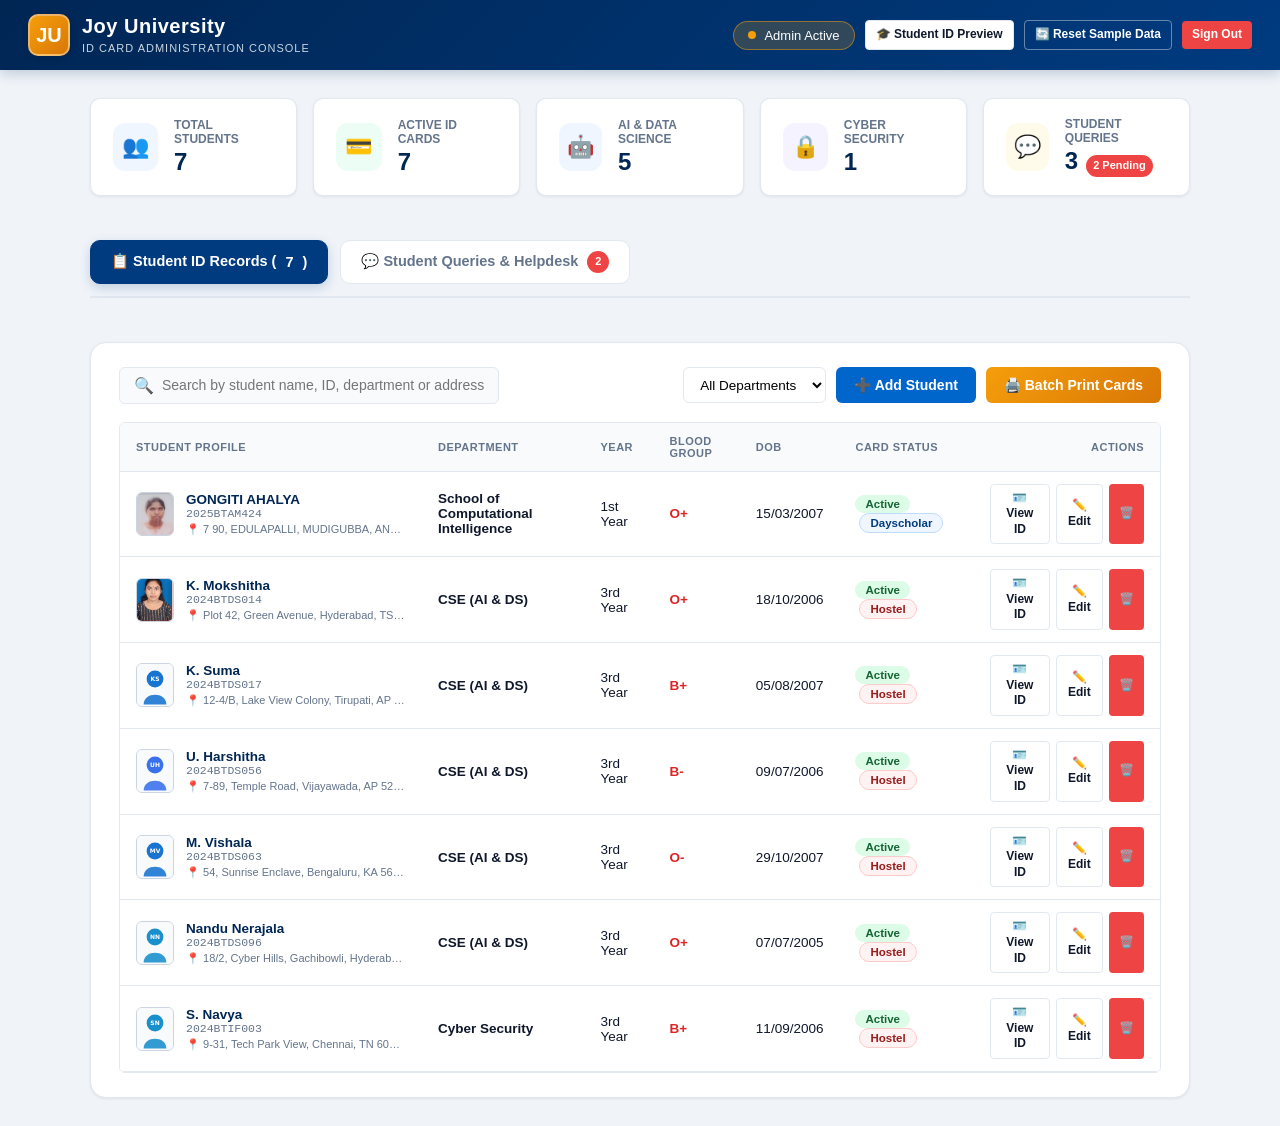
==== admin.html @ c5045cea "Add files via upload" ====
<!DOCTYPE html>
<html lang="en">
<head>
    <meta charset="UTF-8">
    <meta name="viewport" content="width=device-width, initial-scale=1.0">
    <title>Joy University - Admin ID Card Management</title>
    <link rel="stylesheet" href="style.css">
</head>
<body>

<header class="app-header">
    <a href="admin.html" class="brand-section">
        <div class="brand-logo" style="background: linear-gradient(135deg, #f59e0b 0%, #d97706 100%); color: #ffffff;">JU</div>
        <div class="brand-text">
            <h1>Joy University</h1>
            <span>ID Card Administration Console</span>
        </div>
    </a>

    <div class="header-actions">
        <div class="user-badge" style="background: rgba(245, 158, 11, 0.2); border-color: rgba(245, 158, 11, 0.5);">
            <span class="status-dot" style="background: #f59e0b;"></span>
            <span>Admin Active</span>
        </div>
        <a href="index.html" class="btn btn-secondary btn-icon">
            🎓 Student ID Preview
        </a>
        <button class="btn btn-outline-white btn-icon" onclick="resetDefaults()">
            🔄 Reset Sample Data
        </button>
        <button class="btn btn-danger btn-icon" onclick="Auth.logout()">
            Sign Out
        </button>
    </div>
</header>

<main class="main-content">

    <!-- KPI STATS OVERVIEW -->
    <div class="stats-grid" style="grid-template-columns: repeat(auto-fit, minmax(180px, 1fr));">
        <div class="stat-card">
            <div class="stat-icon">👥</div>
            <div class="stat-info">
                <h4>Total Students</h4>
                <p id="statTotalStudents">0</p>
            </div>
        </div>
        <div class="stat-card">
            <div class="stat-icon" style="color: #10b981; background: #ecfdf5;">💳</div>
            <div class="stat-info">
                <h4>Active ID Cards</h4>
                <p id="statActiveCards">0</p>
            </div>
        </div>
        <div class="stat-card">
            <div class="stat-icon" style="color: #3b82f6; background: #eff6ff;">🤖</div>
            <div class="stat-info">
                <h4>AI & Data Science</h4>
                <p id="statAiDs">0</p>
            </div>
        </div>
        <div class="stat-card">
            <div class="stat-icon" style="color: #8b5cf6; background: #f5f3ff;">🔒</div>
            <div class="stat-info">
                <h4>Cyber Security</h4>
                <p id="statCyber">0</p>
            </div>
        </div>
        <div class="stat-card" style="cursor: pointer;" onclick="switchAdminTab('queries')" title="Click to view student helpdesk queries">
            <div class="stat-icon" style="color: #d97706; background: #fffbeb;">💬</div>
            <div class="stat-info">
                <h4>Student Queries</h4>
                <div style="display: flex; align-items: baseline; gap: 8px;">
                    <p id="statTotalQueries">0</p>
                    <span id="statPendingBadge" class="badge-pending-count" style="font-size: 11px;">0</span>
                </div>
            </div>
        </div>
    </div>

    <!-- ADMIN WORKSPACE TABS -->
    <div class="admin-tab-nav">
        <button class="admin-tab-btn active" id="tabBtnStudents" onclick="switchAdminTab('students')">
            📋 Student ID Records (<span id="tabCountStudents">0</span>)
        </button>
        <button class="admin-tab-btn" id="tabBtnQueries" onclick="switchAdminTab('queries')">
            💬 Student Queries & Helpdesk
            <span class="badge-pending-count" id="pendingQueriesBadge">0</span>
        </button>
    </div>

    <!-- TAB 1: STUDENT DIRECTORY MANAGEMENT PANEL -->
    <div class="card-panel" id="panelStudents">
        <div class="table-filter-bar">
            <!-- Search Input -->
            <div class="search-input-group">
                <span>🔍</span>
                <input
                    type="text"
                    id="searchInput"
                    placeholder="Search by student name, ID, department or address..."
                    oninput="handleSearchFilter()"
                >
            </div>

            <!-- Filters & Action Buttons -->
            <div class="filter-selects">
                <select id="departmentFilter" onchange="handleSearchFilter()">
                    <option value="">All Departments</option>
                    <option value="CSE (AI & DS)">CSE (AI & DS)</option>
                    <option value="Cyber Security">Cyber Security</option>
                </select>

                <button class="btn btn-primary" onclick="openAddStudentModal()">
                    ➕ Add Student
                </button>

                <button class="btn btn-gold" onclick="openBatchPrintModal()">
                    🖨️ Batch Print Cards
                </button>
            </div>
        </div>

        <!-- Student Records Table -->
        <div class="data-table-wrapper">
            <table class="data-table">
                <thead>
                    <tr>
                        <th>Student Profile</th>
                        <th>Department</th>
                        <th>Year</th>
                        <th>Blood Group</th>
                        <th>DOB</th>
                        <th>Card Status</th>
                        <th style="text-align: right;">Actions</th>
                    </tr>
                </thead>
                <tbody id="studentTableBody">
                    <!-- Populated via JavaScript -->
                </tbody>
            </table>
        </div>
    </div>

    <!-- TAB 2: STUDENT QUERIES & HELPDESK MANAGEMENT PANEL -->
    <div class="card-panel" id="panelQueries" style="display: none;">
        <div style="display: flex; justify-content: space-between; align-items: center; margin-bottom: 18px; border-bottom: 1px solid var(--border); padding-bottom: 12px; flex-wrap: wrap; gap: 10px;">
            <div>
                <h3 style="color: var(--primary); font-size: 18px; font-weight: 700; display: flex; align-items: center; gap: 8px;">
                    💬 Student Queries & ID Issue Resolutions
                </h3>
                <p style="font-size: 13px; color: var(--text-muted); margin-top: 2px;">
                    Review requests from students regarding address changes, details correction, or ID issues. Directly edit records and send solutions.
                </p>
            </div>
        </div>

        <!-- Query Filter Bar -->
        <div class="table-filter-bar">
            <div class="search-input-group">
                <span>🔍</span>
                <input
                    type="text"
                    id="searchQueryInput"
                    placeholder="Search query ID, student name, roll number, issue details..."
                    oninput="handleQueryFilter()"
                >
            </div>

            <div class="filter-selects">
                <select id="queryStatusFilter" onchange="handleQueryFilter()">
                    <option value="">All Statuses</option>
                    <option value="Pending">🟡 Pending Only</option>
                    <option value="Resolved">🟢 Resolved Only</option>
                </select>

                <select id="queryCategoryFilter" onchange="handleQueryFilter()">
                    <option value="">All Categories</option>
                    <option value="Address Correction">Address Correction</option>
                    <option value="Residence Category & Color Theme">Residence Category & Color Theme</option>
                    <option value="Blood Group Correction">Blood Group Correction</option>
                    <option value="Name / Details Correction">Name / Details Correction</option>
                </select>
            </div>
        </div>

        <!-- Queries List Container -->
        <div id="queriesListContainer" class="queries-container">
            <!-- Populated via JavaScript -->
        </div>
    </div>

</main>

<!-- =======================================================
     MODAL: ADD / EDIT STUDENT
     ======================================================= -->
<div class="modal-overlay" id="studentModal">
    <div class="modal-box">
        <div class="modal-header">
            <h3 id="modalTitle">Enroll New Student</h3>
            <button class="modal-close" onclick="closeStudentModal()">&times;</button>
        </div>

        <form id="studentForm" onsubmit="handleSaveStudent(event)">
            <div class="modal-body">
                <input type="hidden" id="editOriginalId" value="">

                <div class="form-group">
                    <label for="formName">Full Name *</label>
                    <input type="text" id="formName" class="form-control" placeholder="e.g. K. Mokshitha" required>
                </div>

                <div style="display: grid; grid-template-columns: 1fr 1fr; gap: 14px;">
                    <div class="form-group">
                        <label for="formId">Student ID Number *</label>
                        <input type="text" id="formId" class="form-control" placeholder="e.g. 2024BTDS099" required>
                    </div>

                    <div class="form-group">
                        <label for="formDob">Date of Birth *</label>
                        <input type="text" id="formDob" class="form-control" placeholder="DD/MM/YYYY" required>
                    </div>
                </div>

                <div style="display: grid; grid-template-columns: 1fr 1fr; gap: 14px;">
                    <div class="form-group">
                        <label for="formDept">Department *</label>
                        <select id="formDept" class="form-control" required>
                            <option value="CSE (AI & DS)">CSE (AI & DS)</option>
                            <option value="Cyber Security">Cyber Security</option>
                            <option value="Computer Science & Eng.">Computer Science & Eng.</option>
                            <option value="Data Science & Big Data">Data Science & Big Data</option>
                        </select>
                    </div>

                    <div class="form-group">
                        <label for="formYear">Academic Year *</label>
                        <select id="formYear" class="form-control" required>
                            <option value="1st Year">1st Year</option>
                            <option value="2nd Year">2nd Year</option>
                            <option value="3rd Year" selected>3rd Year</option>
                            <option value="4th Year">4th Year</option>
                        </select>
                    </div>
                </div>

                <div style="display: grid; grid-template-columns: 1fr 1fr; gap: 14px;">
                    <div class="form-group">
                        <label for="formBlood">Blood Group *</label>
                        <select id="formBlood" class="form-control" required>
                            <option value="O+">O+</option>
                            <option value="O-">O-</option>
                            <option value="A+">A+</option>
                            <option value="A-">A-</option>
                            <option value="B+">B+</option>
                            <option value="B-">B-</option>
                            <option value="AB+">AB+</option>
                            <option value="AB-">AB-</option>
                        </select>
                    </div>

                    <div class="form-group">
                        <label for="formPhone">Emergency Phone</label>
                        <input type="text" id="formPhone" class="form-control" placeholder="+91 98765 00000">
                    </div>
                </div>

                <div class="form-group">
                    <label for="formAddress">Permanent Residential Address *</label>
                    <textarea id="formAddress" class="form-control" rows="2" placeholder="e.g. 7 90, EDULAPALLI, MUDIGUBBA, ANANTAPUR 515511" required></textarea>
                    <small style="color: var(--text-muted); font-size: 11.5px;">This address is displayed on the back of the official Joy University student ID card.</small>
                </div>

                <div style="display: grid; grid-template-columns: 1fr 1fr; gap: 14px;">
                    <div class="form-group">
                        <label for="formCategory">Residence Category *</label>
                        <select id="formCategory" class="form-control">
                            <option value="DAYSCHOLAR">Dayscholar (Navy Blue Badge)</option>
                            <option value="HOSTEL">Hostel Resident (Red Badge)</option>
                        </select>
                    </div>

                    <div class="form-group">
                        <label for="formHostel">Hostel Name / Status</label>
                        <input type="text" id="formHostel" class="form-control" placeholder="e.g. DEVASAHAYAM or DAYSCHOLAR">
                    </div>
                </div>

                <div class="form-group">
                    <label for="formPhoto">Student Photo (Optional)</label>
                    <input type="file" id="formPhoto" class="form-control" accept="image/*">
                    <small style="color: var(--text-muted); font-size: 11.5px;">If left blank, a branded university avatar with student initials will be generated automatically.</small>
                </div>
            </div>

            <div class="modal-footer">
                <button type="button" class="btn btn-secondary" onclick="closeStudentModal()">Cancel</button>
                <button type="submit" class="btn btn-primary" id="btnSaveStudent">Save Student & Issue ID</button>
            </div>
        </form>
    </div>
</div>

<!-- =======================================================
     MODAL: RESOLVE STUDENT QUERY & UPDATE RECORDS
     ======================================================= -->
<div class="modal-overlay" id="resolveQueryModal">
    <div class="modal-box" style="max-width: 680px;">
        <div class="modal-header">
            <h3 id="resolveModalTitle">Resolve Student Query & Update Records</h3>
            <button class="modal-close" onclick="closeResolveQueryModal()">&times;</button>
        </div>

        <form id="resolveQueryForm" onsubmit="handleSaveResolution(event)">
            <input type="hidden" id="resolveQueryId" value="">
            <input type="hidden" id="resolveStudentId" value="">

            <div class="modal-body" style="max-height: 75vh; overflow-y: auto;">
                <!-- Student Query Details Box -->
                <div style="background: #f8fafc; border: 1.5px solid #e2e8f0; border-radius: 10px; padding: 14px; margin-bottom: 16px;">
                    <div style="display: flex; justify-content: space-between; align-items: center; margin-bottom: 6px;">
                        <div>
                            <span class="query-id-tag" id="resolveDisplayQueryId">QRY-1001</span>
                            <span class="query-category-tag" id="resolveDisplayCategory" style="margin-left: 6px;">Address Correction</span>
                        </div>
                        <span style="font-size: 12px; color: var(--text-muted);" id="resolveDisplayDate">24/09/2026</span>
                    </div>
                    <div style="font-weight: 700; font-size: 14.5px; color: var(--text-main); margin-bottom: 4px;" id="resolveDisplaySubject">Subject</div>
                    <div style="font-size: 13.5px; color: #475569; line-height: 1.45;" id="resolveDisplayMessage">Message text...</div>

                    <div id="resolveProposedBox" class="proposed-change-box" style="margin-top: 10px; margin-bottom: 0;">
                        <div style="flex: 1;">
                            <strong>Requested Change:</strong> <span id="resolveProposedText"></span>
                        </div>
                        <button type="button" class="btn btn-secondary btn-sm" onclick="applyProposedAddress()">
                            📋 Copy to Address
                        </button>
                    </div>
                </div>

                <!-- Direct Student Record Update Form -->
                <div style="border-top: 2px solid #f1f5f9; padding-top: 14px; margin-top: 14px;">
                    <div style="display: flex; align-items: center; justify-content: space-between; margin-bottom: 12px;">
                        <div style="display: flex; align-items: center; gap: 8px;">
                            <span style="font-size: 16px;">✏️</span>
                            <h4 style="font-size: 14.5px; color: var(--primary); font-weight: 700;">Edit Student ID Details Directly</h4>
                        </div>
                        <span style="font-size: 11px; background: #e0e7ff; color: #3730a3; padding: 2px 8px; border-radius: 10px; font-weight: 700;">Instant ID Sync</span>
                    </div>

                    <!-- Permanent Address Field -->
                    <div class="form-group">
                        <label for="resolveStudentAddress" style="font-weight: 700; color: #1e293b;">
                            📍 Permanent Residential Address *
                        </label>
                        <textarea id="resolveStudentAddress" class="form-control" rows="2" placeholder="Update permanent address" required></textarea>
                        <small style="color: var(--text-muted); font-size: 11.5px;">Directly updates the address shown on the student's ID card back face.</small>
                    </div>

                    <div style="display: grid; grid-template-columns: 1fr 1fr; gap: 14px;">
                        <div class="form-group">
                            <label for="resolveStudentName">Full Name</label>
                            <input type="text" id="resolveStudentName" class="form-control" required>
                        </div>

                        <div class="form-group">
                            <label for="resolveStudentDob">Date of Birth</label>
                            <input type="text" id="resolveStudentDob" class="form-control" required>
                        </div>
                    </div>

                    <div style="display: grid; grid-template-columns: 1fr 1fr; gap: 14px;">
                        <div class="form-group">
                            <label for="resolveStudentBlood">Blood Group</label>
                            <select id="resolveStudentBlood" class="form-control">
                                <option value="O+">O+</option>
                                <option value="O-">O-</option>
                                <option value="A+">A+</option>
                                <option value="A-">A-</option>
                                <option value="B+">B+</option>
                                <option value="B-">B-</option>
                                <option value="AB+">AB+</option>
                                <option value="AB-">AB-</option>
                            </select>
                        </div>

                        <div class="form-group">
                            <label for="resolveStudentCategory">Residence Category</label>
                            <select id="resolveStudentCategory" class="form-control">
                                <option value="DAYSCHOLAR">Dayscholar (Navy Blue Badge)</option>
                                <option value="HOSTEL">Hostel Resident (Red Badge)</option>
                            </select>
                        </div>
                    </div>
                </div>

                <!-- Admin Solution Note to Student -->
                <div style="border-top: 2px solid #f1f5f9; padding-top: 14px; margin-top: 14px;">
                    <div style="display: flex; align-items: center; justify-content: space-between; margin-bottom: 8px;">
                        <label for="resolveAdminSolution" style="font-weight: 700; color: #1e293b; font-size: 14px;">
                            🛡️ Admin Solution & Resolution Message to Student *
                        </label>
                        <select onchange="applySolutionTemplate(this.value)" style="font-size: 12px; padding: 4px 8px; border-radius: 6px; border: 1px solid var(--border);">
                            <option value="">⚡ Quick Response Template</option>
                            <option value="address">Address Updated & Verified</option>
                            <option value="category">Category & Theme Changed</option>
                            <option value="blood">Blood Group Corrected</option>
                            <option value="general">Request Verified & Updated</option>
                        </select>
                    </div>
                    <textarea id="resolveAdminSolution" class="form-control" rows="3" placeholder="Write the resolution message that the student will see in their portal..." required></textarea>
                    <small style="color: var(--text-muted); font-size: 11.5px;">This solution note will be sent directly to the student's dashboard.</small>
                </div>

                <div class="form-group" style="margin-top: 14px;">
                    <label for="resolveQueryStatus">Update Query Status</label>
                    <select id="resolveQueryStatus" class="form-control" style="font-weight: 700;">
                        <option value="Resolved" selected>🟢 Resolved (Mark solved & notify student)</option>
                        <option value="In Review">🔵 In Review (Under investigation)</option>
                        <option value="Pending">🟡 Pending</option>
                    </select>
                </div>

            </div>

            <div class="modal-footer">
                <button type="button" class="btn btn-secondary" onclick="closeResolveQueryModal()">Cancel</button>
                <button type="submit" class="btn btn-primary" id="btnSaveResolution">
                    💾 Save Student & Send Solution
                </button>
            </div>
        </form>
    </div>
</div>

<!-- =======================================================
     MODAL: BATCH PRINT CARDS PREVIEW
     ======================================================= -->
<div class="modal-overlay" id="batchPrintModal">
    <div class="modal-box" style="max-width: 900px;">
        <div class="modal-header">
            <h3>🖨️ Batch Student ID Cards Printing Sheet</h3>
            <button class="modal-close" onclick="closeBatchPrintModal()">&times;</button>
        </div>

        <div class="modal-body" style="background: #f8fafc;">
            <p style="margin-bottom: 16px; color: var(--text-muted); font-size: 13px;">
                Review the generated printable ID cards below. Click <strong>Print Badge Sheet</strong> to print standard front badges on cardstock or PVC.
            </p>
            <div id="batchCardsGrid" style="display: grid; grid-template-columns: repeat(auto-fit, minmax(360px, 1fr)); gap: 16px;">
                <!-- Dynamically populated -->
            </div>
        </div>

        <div class="modal-footer">
            <button type="button" class="btn btn-secondary" onclick="closeBatchPrintModal()">Close</button>
            <button type="button" class="btn btn-gold" onclick="window.print()">Print Badge Sheet</button>
        </div>
    </div>
</div>

<script src="script.js"></script>
<script>
    // Ensure admin authorization (auto-init for prototype evaluation)
    const urlParams = new URLSearchParams(window.location.search);
    if (urlParams.has("testAdmin") || !Storage.getSession().userId || Storage.getSession().role !== 'admin') {
        Storage.setSession("ADMIN_001", 'admin');
    }
    Auth.requireAdminAuth();

    let uploadedBase64Photo = null;

    // Listen to photo file input
    document.getElementById("formPhoto").addEventListener("change", function(e) {
        const file = e.target.files[0];
        if (file) {
            const reader = new FileReader();
            reader.onload = (evt) => { uploadedBase64Photo = evt.target.result; };
            reader.readAsDataURL(file);
        } else {
            uploadedBase64Photo = null;
        }
    });

    let currentAdminTab = 'students';

    function switchAdminTab(tabName) {
        currentAdminTab = tabName;
        const btnStudents = document.getElementById("tabBtnStudents");
        const btnQueries = document.getElementById("tabBtnQueries");
        const panelStudents = document.getElementById("panelStudents");
        const panelQueries = document.getElementById("panelQueries");

        if (tabName === 'queries') {
            btnStudents.classList.remove("active");
            btnQueries.classList.add("active");
            panelStudents.style.display = "none";
            panelQueries.style.display = "block";
            handleQueryFilter();
        } else {
            btnQueries.classList.remove("active");
            btnStudents.classList.add("active");
            panelQueries.style.display = "none";
            panelStudents.style.display = "block";
            handleSearchFilter();
        }
    }

    function renderAdminDashboard() {
        const students = Storage.getAllStudents();
        const queries = Storage.getAllQueries();
        const pendingQueries = queries.filter(q => q.status === "Pending");
        
        // Update Stats Overview
        document.getElementById("statTotalStudents").textContent = students.length;
        document.getElementById("statActiveCards").textContent = students.filter(s => s.status !== "Inactive").length;
        document.getElementById("statAiDs").textContent = students.filter(s => s.department.includes("AI & DS")).length;
        document.getElementById("statCyber").textContent = students.filter(s => s.department.includes("Cyber")).length;
        
        // Query Stats & Badges
        document.getElementById("statTotalQueries").textContent = queries.length;
        document.getElementById("statPendingBadge").textContent = `${pendingQueries.length} Pending`;
        document.getElementById("pendingQueriesBadge").textContent = pendingQueries.length;
        document.getElementById("tabCountStudents").textContent = students.length;

        handleSearchFilter();
        handleQueryFilter();
    }

    // -------------------------------------------------------------
    // STUDENT DIRECTORY HANDLERS
    // -------------------------------------------------------------
    function handleSearchFilter() {
        const query = document.getElementById("searchInput").value.toLowerCase().trim();
        const deptFilter = document.getElementById("departmentFilter").value;
        const students = Storage.getAllStudents();

        const filtered = students.filter(s => {
            const matchesQuery = !query || 
                s.name.toLowerCase().includes(query) ||
                s.studentId.toLowerCase().includes(query) ||
                s.department.toLowerCase().includes(query) ||
                (s.address && s.address.toLowerCase().includes(query));
            
            const matchesDept = !deptFilter || s.department === deptFilter;
            return matchesQuery && matchesDept;
        });

        renderTable(filtered);
    }

    function renderTable(studentList) {
        const tbody = document.getElementById("studentTableBody");
        tbody.innerHTML = "";

        if (studentList.length === 0) {
            tbody.innerHTML = `
                <tr>
                    <td colspan="7" style="text-align: center; padding: 32px; color: var(--text-muted);">
                        No student records match your search criteria.
                    </td>
                </tr>
            `;
            return;
        }

        studentList.forEach(st => {
            const photo = Storage.getPhoto(st.studentId) || generateSvgAvatar(st.name);
            const tr = document.createElement("tr");

            tr.innerHTML = `
                <td>
                    <div class="table-student-cell">
                        <img src="${photo}" class="table-avatar" alt="${st.name}">
                        <div>
                            <div class="table-student-name">${st.name}</div>
                            <div class="table-student-id">${st.studentId}</div>
                            <div style="font-size: 11px; color: #64748b; margin-top: 3px; max-width: 220px; white-space: nowrap; overflow: hidden; text-overflow: ellipsis;" title="${st.address || 'No address registered'}">
                                📍 ${st.address || 'Address not registered'}
                            </div>
                        </div>
                    </div>
                </td>
                <td><strong>${st.department}</strong></td>
                <td>${st.year}</td>
                <td><span style="font-weight: bold; color: #dc2626;">${st.bloodGroup}</span></td>
                <td>${st.dob}</td>
                <td>
                    <span class="status-pill status-active">Active</span>
                    ${(st.category === 'DAYSCHOLAR' || st.cardTheme === 'navy' || (st.name && st.name.toUpperCase().includes('AHALYA'))) 
                        ? '<span class="status-pill" style="background:#eff6ff;color:#003b80;border:1px solid #bfdbfe;margin-left:4px;">Dayscholar</span>' 
                        : '<span class="status-pill" style="background:#fef2f2;color:#991b1b;border:1px solid #fecaca;margin-left:4px;">Hostel</span>'}
                </td>
                <td style="text-align: right;">
                    <div class="table-actions" style="justify-content: flex-end;">
                        <button class="btn btn-secondary btn-icon" title="View Digital ID Card" onclick="viewStudentCard('${st.studentId}')">
                            🪪 View ID
                        </button>
                        <button class="btn btn-secondary btn-icon" title="Edit Student & Address" onclick="openEditStudentModal('${st.studentId}')">
                            ✏️ Edit
                        </button>
                        <button class="btn btn-danger btn-icon" title="Delete Student" onclick="confirmDeleteStudent('${st.studentId}', '${st.name}')">
                            🗑️
                        </button>
                    </div>
                </td>
            `;
            tbody.appendChild(tr);
        });
    }

    function viewStudentCard(studentId) {
        Storage.setSession(studentId, 'student');
        window.location.href = "index.html";
    }

    function openAddStudentModal() {
        document.getElementById("modalTitle").textContent = "Enroll New Student & Issue ID";
        document.getElementById("editOriginalId").value = "";
        document.getElementById("studentForm").reset();
        document.getElementById("formAddress").value = "";
        document.getElementById("formCategory").value = "DAYSCHOLAR";
        document.getElementById("formHostel").value = "DAYSCHOLAR";
        uploadedBase64Photo = null;
        document.getElementById("formId").disabled = false;
        document.getElementById("studentModal").classList.add("active");
    }

    function openEditStudentModal(studentId) {
        const student = Storage.getStudentById(studentId);
        if (!student) return;

        document.getElementById("modalTitle").textContent = "Edit Student: " + student.name;
        document.getElementById("editOriginalId").value = student.studentId;
        document.getElementById("formName").value = student.name;
        document.getElementById("formId").value = student.studentId;
        document.getElementById("formId").disabled = true; // Lock ID on edit
        document.getElementById("formDob").value = student.dob;
        document.getElementById("formDept").value = student.department;
        document.getElementById("formYear").value = student.year;
        document.getElementById("formBlood").value = student.bloodGroup;
        document.getElementById("formPhone").value = student.phone || "";
        
        // Populate Address and Category fields
        document.getElementById("formAddress").value = student.address || "";
        document.getElementById("formCategory").value = student.category || (student.cardTheme === 'navy' ? 'DAYSCHOLAR' : 'HOSTEL');
        document.getElementById("formHostel").value = student.hostel || (student.category === 'DAYSCHOLAR' ? 'DAYSCHOLAR' : 'DEVASAHAYAM');
        
        uploadedBase64Photo = null;
        document.getElementById("studentModal").classList.add("active");
    }

    function closeStudentModal() {
        document.getElementById("studentModal").classList.remove("active");
    }

    function handleSaveStudent(e) {
        e.preventDefault();
        const originalId = document.getElementById("editOriginalId").value;
        const studentId = document.getElementById("formId").value.trim().toUpperCase();
        const name = document.getElementById("formName").value.trim();
        const dob = document.getElementById("formDob").value.trim();
        const department = document.getElementById("formDept").value;
        const year = document.getElementById("formYear").value;
        const bloodGroup = document.getElementById("formBlood").value;
        const phone = document.getElementById("formPhone").value.trim();
        const address = document.getElementById("formAddress").value.trim();
        const category = document.getElementById("formCategory").value;
        const hostel = document.getElementById("formHostel").value.trim() || (category === 'DAYSCHOLAR' ? 'DAYSCHOLAR' : 'DEVASAHAYAM');
        const cardTheme = category === 'DAYSCHOLAR' ? 'navy' : 'red';

        if (originalId) {
            // Edit existing student
            Storage.updateStudent(originalId, {
                name, dob, department, year, bloodGroup, phone, address, category, hostel, cardTheme
            });
            if (uploadedBase64Photo) {
                Storage.savePhoto(originalId, uploadedBase64Photo);
            }
        } else {
            // Add new student
            try {
                Storage.addStudent({
                    studentId,
                    name,
                    dob,
                    department,
                    school: department.includes("Cyber") ? "School of Computational Intelligence" : "School of Computational Intelligence",
                    year,
                    batch: "2024-28",
                    bloodGroup,
                    hostel,
                    category,
                    cardTheme,
                    phone: phone || "+91 4637 - 231812",
                    email: `${studentId.toLowerCase()}@joyuniversity.edu.in`,
                    address: address || "Joy University Campus, Vadakkankulam, TN",
                    validThru: "06/2027",
                    issueDate: "08/2024",
                    status: "Active"
                });
                if (uploadedBase64Photo) {
                    Storage.savePhoto(studentId, uploadedBase64Photo);
                }
            } catch (err) {
                alert(err.message);
                return;
            }
        }

        closeStudentModal();
        renderAdminDashboard();
    }

    function confirmDeleteStudent(studentId, name) {
        if (confirm(`Are you sure you want to remove ${name} (${studentId}) from Joy University ID records?`)) {
            Storage.deleteStudent(studentId);
            renderAdminDashboard();
        }
    }

    // -------------------------------------------------------------
    // STUDENT QUERIES & HELPDESK HANDLERS
    // -------------------------------------------------------------
    function handleQueryFilter() {
        const searchText = (document.getElementById("searchQueryInput") ? document.getElementById("searchQueryInput").value : "").toLowerCase().trim();
        const statusFilter = document.getElementById("queryStatusFilter") ? document.getElementById("queryStatusFilter").value : "";
        const categoryFilter = document.getElementById("queryCategoryFilter") ? document.getElementById("queryCategoryFilter").value : "";
        const allQueries = Storage.getAllQueries();

        const filtered = allQueries.filter(q => {
            const matchesSearch = !searchText ||
                q.queryId.toLowerCase().includes(searchText) ||
                q.studentName.toLowerCase().includes(searchText) ||
                q.studentId.toLowerCase().includes(searchText) ||
                q.subject.toLowerCase().includes(searchText) ||
                q.message.toLowerCase().includes(searchText);

            const matchesStatus = !statusFilter || q.status === statusFilter;
            const matchesCat = !categoryFilter || q.category === categoryFilter;

            return matchesSearch && matchesStatus && matchesCat;
        });

        renderQueries(filtered);
    }

    function renderQueries(queriesList) {
        const container = document.getElementById("queriesListContainer");
        if (!container) return;
        container.innerHTML = "";

        if (queriesList.length === 0) {
            container.innerHTML = `
                <div style="text-align: center; padding: 40px 20px; background: #f8fafc; border-radius: 12px; border: 1.5px dashed var(--border);">
                    <div style="font-size: 36px; margin-bottom: 8px;">🎉</div>
                    <h4 style="font-size: 16px; color: var(--text-main); margin-bottom: 4px;">No Queries Found</h4>
                    <p style="font-size: 13.5px; color: var(--text-muted);">
                        No student queries match the selected filters or there are no pending issues at this time.
                    </p>
                </div>
            `;
            return;
        }

        queriesList.forEach(q => {
            const student = Storage.getStudentById(q.studentId);
            const photo = Storage.getPhoto(q.studentId) || generateSvgAvatar(q.studentName);
            const isPending = q.status === "Pending";
            const isResolved = q.status === "Resolved";

            const card = document.createElement("div");
            card.className = `query-card ${isPending ? 'pending' : 'resolved'}`;

            // Format proposed data if present
            let proposedHtml = "";
            if (q.proposedData && Object.keys(q.proposedData).length > 0) {
                if (q.proposedData.address) {
                    proposedHtml = `
                        <div class="proposed-change-box">
                            <span>📍</span>
                            <div><strong>Requested New Address:</strong> ${q.proposedData.address}</div>
                        </div>
                    `;
                } else if (q.proposedData.bloodGroup) {
                    proposedHtml = `
                        <div class="proposed-change-box">
                            <span>🩸</span>
                            <div><strong>Requested Blood Group:</strong> ${q.proposedData.bloodGroup}</div>
                        </div>
                    `;
                } else if (q.proposedData.category) {
                    proposedHtml = `
                        <div class="proposed-change-box">
                            <span>⭐</span>
                            <div><strong>Requested Category:</strong> ${q.proposedData.category} (${q.proposedData.cardTheme || 'navy'} badge)</div>
                        </div>
                    `;
                }
            }

            // Solution block if resolved
            let solutionHtml = "";
            if (isResolved && q.adminSolution) {
                solutionHtml = `
                    <div class="admin-solution-display">
                        <div style="font-weight: 700; margin-bottom: 4px; display: flex; align-items: center; gap: 6px;">
                            🛡️ Official Admin Resolution Note:
                        </div>
                        <div>${q.adminSolution}</div>
                        <div style="font-size: 11px; color: #047857; margin-top: 6px; font-weight: 600;">
                            ✓ Resolved on: ${q.resolvedAt || 'Verified & Updated'}
                        </div>
                    </div>
                `;
            }

            card.innerHTML = `
                <div class="query-card-header">
                    <div style="display: flex; align-items: center; gap: 8px; flex-wrap: wrap;">
                        <span class="query-id-tag">${q.queryId}</span>
                        <span class="query-category-tag">${q.category}</span>
                        <span style="font-size: 12px; color: var(--text-muted);">🕒 ${q.createdAt}</span>
                    </div>
                    <div>
                        ${isPending 
                            ? '<span class="status-pill" style="background:#fef3c7; color:#b45309; border:1px solid #fde68a;">🟡 Pending Admin Review</span>' 
                            : '<span class="status-pill" style="background:#ecfdf5; color:#047857; border:1px solid #a7f3d0;">🟢 Resolved & Updated</span>'}
                    </div>
                </div>

                <div class="query-student-meta">
                    <img src="${photo}" class="query-student-avatar" alt="${q.studentName}">
                    <div>
                        <div style="font-weight: 700; font-size: 14.5px; color: var(--primary);">${q.studentName}</div>
                        <div style="font-size: 12px; color: var(--text-muted); font-family: monospace;">
                            ID: <strong>${q.studentId}</strong> • Dept: ${q.department || (student ? student.department : '')}
                        </div>
                    </div>
                </div>

                <div class="query-subject">${q.subject}</div>
                <div class="query-message-text">"${q.message}"</div>
                ${proposedHtml}
                ${solutionHtml}

                <div class="query-actions-bar">
                    <button class="btn btn-primary btn-sm" onclick="openSolveQueryModal('${q.queryId}')">
                        ✏️ ${isResolved ? 'Review / Edit Resolution' : 'Solve Query & Edit Student'}
                    </button>
                    <button class="btn btn-secondary btn-sm" onclick="viewStudentCard('${q.studentId}')">
                        🪪 View ID Card
                    </button>
                    <button class="btn btn-danger btn-sm" onclick="deleteQuery('${q.queryId}')" title="Delete query record">
                        🗑️
                    </button>
                </div>
            `;
            container.appendChild(card);
        });
    }

    // -------------------------------------------------------------
    // SOLVE STUDENT QUERY MODAL & WORKFLOW
    // -------------------------------------------------------------
    let currentProposedAddress = "";

    function openSolveQueryModal(queryId) {
        const query = Storage.getQueryById(queryId);
        if (!query) return;

        const student = Storage.getStudentById(query.studentId);
        if (!student) {
            alert(`Student ID ${query.studentId} not found in student records.`);
            return;
        }

        document.getElementById("resolveQueryId").value = query.queryId;
        document.getElementById("resolveStudentId").value = student.studentId;
        document.getElementById("resolveModalTitle").textContent = `Solve Query ${query.queryId} - ${student.name} (${student.studentId})`;

        // Display query information
        document.getElementById("resolveDisplayQueryId").textContent = query.queryId;
        document.getElementById("resolveDisplayCategory").textContent = query.category;
        document.getElementById("resolveDisplayDate").textContent = `Submitted: ${query.createdAt}`;
        document.getElementById("resolveDisplaySubject").textContent = query.subject;
        document.getElementById("resolveDisplayMessage").textContent = `"${query.message}"`;

        // Check if there is a proposed change
        const proposedBox = document.getElementById("resolveProposedBox");
        if (query.proposedData && query.proposedData.address) {
            currentProposedAddress = query.proposedData.address;
            document.getElementById("resolveProposedText").textContent = currentProposedAddress;
            proposedBox.style.display = "flex";
        } else {
            currentProposedAddress = "";
            proposedBox.style.display = "none";
        }

        // Preload Student Editable Details (including Address!)
        document.getElementById("resolveStudentAddress").value = student.address || "";
        document.getElementById("resolveStudentName").value = student.name;
        document.getElementById("resolveStudentDob").value = student.dob;
        document.getElementById("resolveStudentBlood").value = student.bloodGroup || "O+";
        document.getElementById("resolveStudentCategory").value = student.category || (student.cardTheme === 'navy' ? 'DAYSCHOLAR' : 'HOSTEL');

        // Preload Admin Solution
        if (query.adminSolution) {
            document.getElementById("resolveAdminSolution").value = query.adminSolution;
        } else {
            // Smart auto-prefill based on query category
            if (query.category.toLowerCase().includes("address")) {
                document.getElementById("resolveAdminSolution").value = "Your residential address has been verified and updated in official university records and on your ID card. Please review your updated digital ID badge.";
            } else if (query.category.toLowerCase().includes("category") || query.category.toLowerCase().includes("dayscholar")) {
                document.getElementById("resolveAdminSolution").value = "Your category has been updated to DAYSCHOLAR and your ID badge has been customized with the official Navy Blue theme.";
            } else if (query.category.toLowerCase().includes("blood")) {
                document.getElementById("resolveAdminSolution").value = "Your blood group has been corrected in our student records and on your ID card per your verified report.";
            } else {
                document.getElementById("resolveAdminSolution").value = "Your request has been verified and processed by the Joy University ID administration. Your details are now updated.";
            }
        }

        document.getElementById("resolveQueryStatus").value = query.status === "Pending" ? "Resolved" : query.status;
        document.getElementById("resolveQueryModal").classList.add("active");
    }

    function closeResolveQueryModal() {
        document.getElementById("resolveQueryModal").classList.remove("active");
    }

    function applyProposedAddress() {
        if (currentProposedAddress) {
            document.getElementById("resolveStudentAddress").value = currentProposedAddress;
            // Also suggest solution note
            document.getElementById("resolveAdminSolution").value = `Your residential address has been successfully updated to "${currentProposedAddress}" and is now printed on your official ID card.`;
        }
    }

    function applySolutionTemplate(type) {
        const solArea = document.getElementById("resolveAdminSolution");
        if (type === "address") {
            const addr = document.getElementById("resolveStudentAddress").value.trim();
            solArea.value = `Your residential address has been verified and updated in our records and on your ID card (${addr || 'updated'}). Please review your digital ID badge.`;
        } else if (type === "category") {
            solArea.value = "Your student status has been updated to DAYSCHOLAR and your ID badge has been customized with the official Navy Blue theme.";
            document.getElementById("resolveStudentCategory").value = "DAYSCHOLAR";
        } else if (type === "blood") {
            const bg = document.getElementById("resolveStudentBlood").value;
            solArea.value = `Your blood group has been corrected to ${bg} in university records and updated on your ID card.`;
        } else if (type === "general") {
            solArea.value = "Your query has been reviewed and resolved by Joy University ID Card Administration. All requested details are now updated.";
        }
    }

    function handleSaveResolution(e) {
        e.preventDefault();
        const queryId = document.getElementById("resolveQueryId").value;
        const studentId = document.getElementById("resolveStudentId").value;
        const newAddress = document.getElementById("resolveStudentAddress").value.trim();
        const newName = document.getElementById("resolveStudentName").value.trim();
        const newDob = document.getElementById("resolveStudentDob").value.trim();
        const newBlood = document.getElementById("resolveStudentBlood").value;
        const newCategory = document.getElementById("resolveStudentCategory").value;
        const adminSolution = document.getElementById("resolveAdminSolution").value.trim();
        const status = document.getElementById("resolveQueryStatus").value;

        // 1. Update Student Record in Storage (updating Address, Category, etc.)
        const cardTheme = newCategory === "DAYSCHOLAR" ? "navy" : "red";
        const hostel = newCategory === "DAYSCHOLAR" ? "DAYSCHOLAR" : "DEVASAHAYAM";
        
        Storage.updateStudent(studentId, {
            address: newAddress,
            name: newName,
            dob: newDob,
            bloodGroup: newBlood,
            category: newCategory,
            hostel: hostel,
            cardTheme: cardTheme
        });

        // 2. Update Query Status and Solution
        const now = new Date();
        const resolvedAt = String(now.getDate()).padStart(2, '0') + '/' + 
                           String(now.getMonth() + 1).padStart(2, '0') + '/' + 
                           now.getFullYear() + ' ' + 
                           String(now.getHours()).padStart(2, '0') + ':' + 
                           String(now.getMinutes()).padStart(2, '0');

        Storage.updateQuery(queryId, {
            status: status,
            adminSolution: adminSolution,
            resolvedAt: status === "Resolved" ? resolvedAt : null
        });

        closeResolveQueryModal();
        renderAdminDashboard();

        alert(`✅ Query ${queryId} has been resolved!\n\n• Student records for ${newName} (${studentId}) updated.\n• Address updated to: ${newAddress}\n• Solution sent to student portal.`);
    }

    function deleteQuery(queryId) {
        if (confirm(`Are you sure you want to delete query ${queryId}?`)) {
            Storage.deleteQuery(queryId);
            renderAdminDashboard();
        }
    }

    function resetDefaults() {
        if (confirm("Reset student directory and helpdesk queries to Joy University sample dataset?")) {
            Storage.resetToDefaults();
            renderAdminDashboard();
        }
    }

    // -------------------------------------------------------------
    // BATCH PRINT CARDS PREVIEW
    // -------------------------------------------------------------
    function openBatchPrintModal() {
        const students = Storage.getAllStudents();
        const grid = document.getElementById("batchCardsGrid");
        grid.innerHTML = "";

        students.forEach(st => {
            const photo = Storage.getPhoto(st.studentId) || generateSvgAvatar(st.name);
            const cardEl = document.createElement("div");
            cardEl.style.cssText = "background: #fff; border: 2px solid #b91c1c; border-radius: 12px; overflow: hidden; box-shadow: 0 4px 10px rgba(185, 28, 28, 0.12); font-size: 12px;";

            cardEl.innerHTML = `
                <div style="background: linear-gradient(135deg, #7f1d1d 0%, #b91c1c 100%); color: #fff; padding: 10px 14px; display: flex; justify-content: space-between; align-items: center; border-bottom: 2px solid #f59e0b;">
                    <div>
                        <strong style="font-size: 13px; text-transform: uppercase;">Joy University</strong>
                        <div style="font-size: 9px; color: #fecaca;">STUDENT ID CARD</div>
                    </div>
                    <span style="font-size: 14px;">★</span>
                </div>
                <div style="display: flex; gap: 12px; padding: 12px; align-items: center;">
                    <img src="${photo}" style="width: 70px; height: 85px; border-radius: 6px; border: 1.5px solid #b91c1c; object-fit: cover;">
                    <div style="flex: 1; line-height: 1.4;">
                        <div style="font-weight: 800; font-size: 14px; color: #7f1d1d;">${st.name}</div>
                        <div style="color: #b91c1c; font-family: monospace; font-weight: bold; font-size: 12px;">ID: ${st.studentId}</div>
                        <div>Dept: ${st.department}</div>
                        <div>Year: ${st.year} | Blood: <strong style="color: #dc2626;">${st.bloodGroup}</strong></div>
                        <div style="font-size: 10px; color: #64748b;">DOB: ${st.dob}</div>
                        <div style="font-size: 9.5px; color: #64748b; margin-top: 2px;">📍 ${st.address || ''}</div>
                    </div>
                </div>
                <div style="background: #fff5f5; border-top: 1px solid #fee2e2; padding: 6px 12px; display: flex; justify-content: space-between; font-size: 9.5px; color: #64748b;">
                    <span>Valid Thru: 06/2027</span>
                    <span style="color: #b91c1c; font-weight: bold;">● Active</span>
                </div>
            `;
            grid.appendChild(cardEl);
        });

        document.getElementById("batchPrintModal").classList.add("active");
    }

    function closeBatchPrintModal() {
        document.getElementById("batchPrintModal").classList.remove("active");
    }

    // Initialize on page load
    window.addEventListener("DOMContentLoaded", function() {
        const urlParams = new URLSearchParams(window.location.search);
        if (urlParams.has("testAdmin") || !Storage.getSession().userId) {
            Storage.setSession("ADMIN_001", 'admin');
        }

        renderAdminDashboard();

        if (urlParams.get("tab") === "queries") {
            switchAdminTab("queries");
        }
        if (urlParams.get("openEdit")) {
            openEditStudentModal(urlParams.get("openEdit"));
        }
        if (urlParams.get("openSolve")) {
            switchAdminTab("queries");
            openSolveQueryModal(urlParams.get("openSolve"));
        }
    });
</script>

</body>
</html>
---- style.css ----
/* ==========================================================
   JOY UNIVERSITY - STUDENT ID CARD MANAGEMENT SYSTEM
   Modern Responsive Design System & 3D Flippable Badge Styles
   ========================================================== */

:root {
    --primary: #003b80;
    --primary-dark: #002654;
    --primary-light: #0066cc;
    --accent-gold: #f59e0b;
    --accent-gold-dark: #d97706;
    --bg-page: #f0f4f9;
    --surface: #ffffff;
    --text-main: #0f172a;
    --text-muted: #64748b;
    --border: #e2e8f0;
    --danger: #ef4444;
    --danger-dark: #dc2626;
    --success: #10b981;
    --shadow-sm: 0 1px 3px rgba(0, 0, 0, 0.08);
    --shadow-md: 0 6px 18px rgba(0, 59, 128, 0.1);
    --shadow-lg: 0 14px 35px rgba(0, 59, 128, 0.16);
    --radius-sm: 6px;
    --radius-md: 10px;
    --radius-lg: 16px;
    --radius-xl: 20px;
}

* {
    box-sizing: border-box;
    margin: 0;
    padding: 0;
    font-family: -apple-system, BlinkMacSystemFont, "Segoe UI", Roboto, Helvetica, Arial, sans-serif;
}

body {
    min-height: 100vh;
    background: var(--bg-page);
    color: var(--text-main);
    display: flex;
    flex-direction: column;
}

/* ----------------------------------------------------------
   NAVBAR & HEADER
   ---------------------------------------------------------- */
header.app-header {
    background: linear-gradient(135deg, var(--primary-dark) 0%, var(--primary) 100%);
    color: #ffffff;
    padding: 14px 28px;
    display: flex;
    justify-content: space-between;
    align-items: center;
    box-shadow: 0 4px 12px rgba(0, 38, 84, 0.2);
    position: sticky;
    top: 0;
    z-index: 100;
}

.brand-section {
    display: flex;
    align-items: center;
    gap: 12px;
    text-decoration: none;
    color: #ffffff;
}

.brand-logo {
    width: 42px;
    height: 42px;
    background: linear-gradient(135deg, #ffffff 0%, #e0e7ff 100%);
    border-radius: 10px;
    display: flex;
    align-items: center;
    justify-content: center;
    font-weight: 800;
    font-size: 20px;
    color: var(--primary);
    box-shadow: 0 2px 6px rgba(0,0,0,0.15);
    border: 2px solid rgba(255, 255, 255, 0.4);
}

.brand-text h1 {
    font-size: 20px;
    font-weight: 700;
    letter-spacing: 0.5px;
    line-height: 1.2;
}

.brand-text span {
    font-size: 11px;
    color: #cbd5e1;
    letter-spacing: 1px;
    text-transform: uppercase;
}

.header-actions {
    display: flex;
    align-items: center;
    gap: 10px;
}

.user-badge {
    background: rgba(255, 255, 255, 0.15);
    padding: 6px 14px;
    border-radius: 20px;
    font-size: 13px;
    display: flex;
    align-items: center;
    gap: 8px;
    border: 1px solid rgba(255, 255, 255, 0.25);
}

.user-badge .status-dot {
    width: 8px;
    height: 8px;
    background: #4ade80;
    border-radius: 50%;
    display: inline-block;
}

/* ----------------------------------------------------------
   BUTTONS
   ---------------------------------------------------------- */
.btn {
    display: inline-flex;
    align-items: center;
    justify-content: center;
    gap: 7px;
    padding: 9px 18px;
    border-radius: var(--radius-sm);
    font-size: 14px;
    font-weight: 600;
    cursor: pointer;
    border: none;
    transition: all 0.2s ease;
    text-decoration: none;
    line-height: 1.3;
}

.btn:active {
    transform: scale(0.98);
}

.btn-primary {
    background: var(--primary-light);
    color: #ffffff;
}

.btn-primary:hover {
    background: #0052a3;
    box-shadow: 0 4px 10px rgba(0, 102, 204, 0.3);
}

.btn-secondary {
    background: #ffffff;
    color: var(--text-main);
    border: 1px solid var(--border);
}

.btn-secondary:hover {
    background: #f8fafc;
    border-color: #cbd5e1;
}

.btn-danger {
    background: var(--danger);
    color: #ffffff;
}

.btn-danger:hover {
    background: var(--danger-dark);
}

.btn-gold {
    background: linear-gradient(135deg, #f59e0b 0%, #d97706 100%);
    color: #ffffff;
}

.btn-gold:hover {
    background: linear-gradient(135deg, #d97706 0%, #b45309 100%);
}

.btn-outline-white {
    background: transparent;
    color: #ffffff;
    border: 1px solid rgba(255, 255, 255, 0.4);
}

.btn-outline-white:hover {
    background: rgba(255, 255, 255, 0.15);
}

/* ----------------------------------------------------------
   LAYOUT CONTAINERS
   ---------------------------------------------------------- */
.main-content {
    flex: 1;
    max-width: 1100px;
    width: 92%;
    margin: 28px auto;
    display: flex;
    flex-direction: column;
    gap: 22px;
}

.card-panel {
    background: var(--surface);
    border-radius: var(--radius-lg);
    padding: 24px 28px;
    box-shadow: var(--shadow-sm);
    border: 1px solid var(--border);
}

/* Banner / Welcome */
.banner-panel {
    background: linear-gradient(135deg, #ffffff 0%, #eff6ff 100%);
    display: flex;
    justify-content: space-between;
    align-items: center;
    border-left: 5px solid var(--primary-light);
    padding: 20px 26px;
    border-radius: var(--radius-md);
}

.banner-panel h2 {
    color: var(--primary);
    font-size: 22px;
    font-weight: 700;
}

.banner-panel p {
    color: var(--text-muted);
    font-size: 14px;
    margin-top: 4px;
}

/* ----------------------------------------------------------
   THEME PALETTES (University Red vs Dayscholar Navy Blue)
   ---------------------------------------------------------- */
.card-theme-red {
    --theme-color: #b91c1c;
    --theme-dark-color: #881337;
    --theme-light-color: #ef4444;
    --theme-bg-tint: #fef2f2;
    --theme-border-tint: #fca5a5;
    --theme-badge-bg: #fef2f2;
    --theme-badge-text: #b91c1c;
    --theme-badge-border: #fca5a5;
    --theme-banner-bg: #b91c1c;
    --theme-shadow: rgba(185, 28, 28, 0.35);
}

.card-theme-navy {
    --theme-color: #003b80;
    --theme-dark-color: #001f44;
    --theme-light-color: #0066cc;
    --theme-bg-tint: #eff6ff;
    --theme-border-tint: #bfdbfe;
    --theme-badge-bg: #eff6ff;
    --theme-badge-text: #003b80;
    --theme-badge-border: #93c5fd;
    --theme-banner-bg: #003b80;
    --theme-shadow: rgba(0, 59, 128, 0.38);
}

/* ----------------------------------------------------------
   UNIVERSAL PHOTO CONSTRAINTS (PREVENT OVERFLOW ON UPLOAD)
   ---------------------------------------------------------- */
.student-photo-frame {
    width: 130px !important;
    height: 155px !important;
    border-radius: 12px !important;
    border: 2px solid var(--border) !important;
    overflow: hidden !important;
    position: relative !important;
    background: #f1f5f9;
    flex-shrink: 0;
    display: flex;
    align-items: center;
    justify-content: center;
}

.student-photo-frame img,
#profilePhoto,
#cardPhotoImg,
.front-photo-frame img {
    width: 100% !important;
    height: 100% !important;
    max-width: 100% !important;
    max-height: 100% !important;
    object-fit: cover !important;
    display: block !important;
}

/* Dashboard Profile Info Grid */
.info-grid {
    display: grid;
    grid-template-columns: 140px 1fr;
    row-gap: 12px;
    column-gap: 16px;
    font-size: 14px;
}

.info-grid .lbl {
    font-weight: 700;
    color: var(--text-muted);
}

.info-grid .val {
    font-weight: 700;
    color: var(--text-main);
}

/* ----------------------------------------------------------
   3D FLIPPABLE ID CARD SYSTEM (Portrait CR80 with Lanyard Holder)
   ---------------------------------------------------------- */
.card-viewer-container {
    display: flex;
    flex-direction: column;
    align-items: center;
    gap: 16px;
    margin: 6px 0 24px 0;
    width: 100%;
}

.card-display-wrapper {
    display: flex;
    flex-direction: column;
    align-items: center;
    gap: 14px;
    width: 100%;
}

.card-perspective-box {
    perspective: 1400px;
    width: 340px;
    height: 545px;
    margin: 0 auto;
    cursor: pointer;
    user-select: none;
    position: relative;
    transition: transform 0.25s ease;
}

.card-perspective-box:hover {
    transform: translateY(-3px);
}

.card-flipper {
    position: relative;
    width: 100%;
    height: 100%;
    transform-style: preserve-3d;
    transition: transform 0.75s cubic-bezier(0.34, 1.4, 0.64, 1);
}

.card-flipper.is-flipped {
    transform: rotateY(180deg);
}

.card-flip-face {
    position: absolute;
    top: 0;
    left: 0;
    width: 100%;
    height: 100%;
    backface-visibility: hidden;
    -webkit-backface-visibility: hidden;
    display: flex;
    flex-direction: column;
    align-items: center;
}

.card-flip-face.face-back {
    transform: rotateY(180deg);
}

/* Side-by-Side Mode */
.card-display-wrapper.side-by-side-mode {
    width: 100%;
}

.card-display-wrapper.side-by-side-mode .card-perspective-box {
    width: 100% !important;
    height: auto !important;
    perspective: none !important;
    cursor: default !important;
    transform: none !important;
}

.card-display-wrapper.side-by-side-mode .card-flipper {
    display: flex !important;
    flex-wrap: wrap !important;
    gap: 32px !important;
    justify-content: center !important;
    transform: none !important;
}

.card-display-wrapper.side-by-side-mode .card-flip-face {
    position: relative !important;
    width: 340px !important;
    height: auto !important;
    transform: none !important;
    backface-visibility: visible !important;
    -webkit-backface-visibility: visible !important;
}

.flip-hint-badge {
    background: #ffffff;
    border: 1px solid var(--border);
    padding: 7px 18px;
    border-radius: 20px;
    font-size: 13px;
    color: var(--text-muted);
    box-shadow: var(--shadow-sm);
    display: flex;
    align-items: center;
    gap: 8px;
}

/* ----------------------------------------------------------
   REALISTIC LANYARD HOLDER BEZEL (Red vs Navy Blue)
   ---------------------------------------------------------- */
.card-holder-frame {
    width: 340px;
    border-radius: 26px;
    padding: 10px 10px 14px;
    display: flex;
    flex-direction: column;
    align-items: center;
    position: relative;
    transition: all 0.3s ease;
}

/* Red Metallic Holder (For Hostellers / Others) */
.card-theme-red .card-holder-frame {
    background: linear-gradient(145deg, #d32f2f 0%, #b91c1c 45%, #881337 100%);
    border: 2px solid #ef4444;
    box-shadow: 0 18px 40px rgba(185, 28, 28, 0.35), inset 0 2px 3px rgba(255, 255, 255, 0.4);
}

/* Navy Blue Metallic Holder (ONLY FOR GONGITI AHALYA - DAYSCHOLAR) */
.card-theme-navy .card-holder-frame {
    background: linear-gradient(145deg, #0056b3 0%, #003b80 45%, #001f44 100%);
    border: 2px solid #38bdf8;
    box-shadow: 0 18px 40px rgba(0, 59, 128, 0.38), inset 0 2px 3px rgba(255, 255, 255, 0.45);
}

/* Metallic Lanyard Slot with Silver Clip Loop */
.holder-lanyard-slot {
    width: 52px;
    height: 14px;
    background: #0f172a;
    border-radius: 8px;
    margin-bottom: 10px;
    box-shadow: inset 0 2px 4px rgba(0,0,0,0.7);
    border: 1px solid rgba(255, 255, 255, 0.3);
    position: relative;
}

.holder-lanyard-slot::before {
    content: "";
    position: absolute;
    top: -11px;
    left: 50%;
    transform: translateX(-50%);
    width: 22px;
    height: 12px;
    border-radius: 6px 6px 0 0;
    border: 2.5px solid #cbd5e1;
    border-bottom: none;
    background: transparent;
    box-shadow: inset 0 1px 2px rgba(255,255,255,0.6);
}

/* Inner White PVC Card Badge */
.card-badge {
    width: 100%;
    height: 485px;
    border-radius: 16px;
    overflow: hidden;
    background: #ffffff;
    box-shadow: inset 0 0 8px rgba(0, 0, 0, 0.08);
    display: flex;
    flex-direction: column;
    position: relative;
}

/* ----------------------------------------------------------
   FRONT CARD: EXACT MATCH TO PHYSICAL BADGE (media_1790251775943.jpg)
   ---------------------------------------------------------- */
.card-front {
    background: #ffffff;
}

.card-theme-red .card-front-top-ribbon-1 {
    background: #b91c1c;
}
.card-theme-navy .card-front-top-ribbon-1 {
    background: #003b80;
}
.card-front-top-ribbon-1 {
    position: absolute;
    top: 0;
    right: 0;
    width: 85px;
    height: 52px;
    clip-path: polygon(100% 0, 0 0, 100% 100%);
    z-index: 1;
    transition: background 0.3s ease;
}

.card-theme-red .card-front-top-ribbon-2 {
    background: #ef4444;
}
.card-theme-navy .card-front-top-ribbon-2 {
    background: #0284c7;
}
.card-front-top-ribbon-2 {
    position: absolute;
    top: 0;
    right: 0;
    width: 120px;
    height: 38px;
    clip-path: polygon(100% 0, 15% 0, 100% 100%);
    opacity: 0.55;
    z-index: 1;
    transition: background 0.3s ease;
}

.card-theme-red .card-front-mid-ribbon {
    background: #b91c1c;
}
.card-theme-navy .card-front-mid-ribbon {
    background: #003b80;
}
.card-front-mid-ribbon {
    position: absolute;
    top: 155px;
    left: 0;
    width: 44px;
    height: 48px;
    clip-path: polygon(0 0, 100% 50%, 0 100%);
    z-index: 1;
    transition: background 0.3s ease;
}

.card-theme-red .card-front-bot-ribbon {
    background: #b91c1c;
}
.card-theme-navy .card-front-bot-ribbon {
    background: #003b80;
}
.card-front-bot-ribbon {
    position: absolute;
    bottom: 0;
    left: 0;
    right: 0;
    height: 32px;
    clip-path: polygon(0 40%, 100% 0, 100% 100%, 0 100%);
    z-index: 1;
    transition: background 0.3s ease;
}

/* Official Joy University Logo */
.ju-official-logo {
    display: flex;
    flex-direction: column;
    align-items: center;
    padding-top: 14px;
    padding-bottom: 4px;
    position: relative;
    z-index: 2;
}

.ju-logo-emblem {
    display: flex;
    align-items: center;
    justify-content: center;
    margin-bottom: 3px;
}

.ju-logo-title {
    font-family: "Times New Roman", Times, serif;
    font-size: 18.5px;
    font-weight: 700;
    letter-spacing: 1.2px;
    color: #1e293b;
    text-transform: uppercase;
}

.ju-logo-underline {
    width: 82%;
    height: 1px;
    background: #cbd5e1;
    margin-top: 6px;
    position: relative;
}

.ju-logo-underline::after {
    content: "";
    position: absolute;
    right: 0;
    top: -12px;
    width: 25px;
    height: 13px;
    border-right: 1px solid #cbd5e1;
    border-top: 1px solid #cbd5e1;
    transform: skewX(-35deg);
}

.front-photo-container {
    display: flex;
    justify-content: center;
    margin: 8px 0 6px 0;
    position: relative;
    z-index: 2;
}

.front-photo-frame {
    width: 122px;
    height: 145px;
    border-radius: 12px;
    border: 1.5px solid #94a3b8;
    overflow: hidden !important;
    background: #f8fafc;
    box-shadow: 0 4px 10px rgba(0, 0, 0, 0.1);
}

.front-photo-frame img {
    width: 100% !important;
    height: 100% !important;
    max-width: 100% !important;
    max-height: 100% !important;
    object-fit: cover !important;
    display: block !important;
}

.front-details-block {
    text-align: center;
    padding: 0 14px;
    display: flex;
    flex-direction: column;
    align-items: center;
    gap: 3px;
    position: relative;
    z-index: 2;
}

.front-student-name {
    font-family: "Times New Roman", Times, serif;
    font-size: 17px;
    font-weight: 800;
    letter-spacing: 0.8px;
    text-transform: uppercase;
    margin-bottom: 2px;
    transition: color 0.3s ease;
}

.card-theme-red .front-student-name {
    color: #881337;
}

.card-theme-navy .front-student-name {
    color: #001f44;
}

.front-student-id {
    font-family: -apple-system, BlinkMacSystemFont, "Segoe UI", sans-serif;
    font-size: 15px;
    font-weight: 800;
    color: #0f172a;
    letter-spacing: 0.5px;
}

.front-school-name {
    font-family: -apple-system, BlinkMacSystemFont, "Segoe UI", sans-serif;
    font-size: 12px;
    font-weight: 600;
    color: #334155;
    margin-top: 1px;
}

.front-signature-block {
    display: flex;
    flex-direction: column;
    align-items: center;
    margin-top: auto;
    margin-bottom: 22px;
    position: relative;
    z-index: 2;
}

.sig-registrar-text {
    font-size: 12px;
    font-weight: 700;
    color: #0f172a;
}

.sig-authority-text {
    font-size: 9.5px;
    font-weight: 700;
    letter-spacing: 0.8px;
    color: #334155;
    text-transform: uppercase;
}

/* ----------------------------------------------------------
   BACK CARD: EXACT MATCH TO PHYSICAL BADGE (media_1790165440845.jpg)
   ---------------------------------------------------------- */
.card-back {
    background: #ffffff;
}

.card-theme-red .back-top-ribbon-1 {
    background: #b91c1c;
}
.card-theme-navy .back-top-ribbon-1 {
    background: #003b80;
}
.back-top-ribbon-1 {
    position: absolute;
    top: 0;
    right: 20px;
    width: 140px;
    height: 18px;
    clip-path: polygon(20% 0, 100% 0, 80% 100%, 0% 100%);
    z-index: 1;
    transition: background 0.3s ease;
}

.back-hostel-banner {
    color: #ffffff;
    font-weight: 800;
    font-size: 13px;
    text-align: center;
    padding: 6px 12px;
    letter-spacing: 0.5px;
    margin-top: 14px;
    position: relative;
    z-index: 2;
    transition: background 0.3s ease;
}

.card-theme-red .back-hostel-banner {
    background: #b91c1c;
    box-shadow: 0 2px 4px rgba(185, 28, 28, 0.2);
}

.card-theme-navy .back-hostel-banner {
    background: #003b80;
    box-shadow: 0 2px 4px rgba(0, 59, 128, 0.25);
}

.back-details-section {
    padding: 8px 18px 4px;
    position: relative;
    z-index: 2;
}

.back-info-table {
    width: 100%;
    border-collapse: collapse;
    font-size: 11.5px;
    line-height: 1.35;
}

.back-info-table td {
    padding: 2px 0;
    vertical-align: top;
}

.back-info-table .lbl {
    width: 86px;
    font-weight: 600;
    color: #1e293b;
}

.back-info-table .sep {
    width: 12px;
    font-weight: bold;
    color: #1e293b;
}

.back-info-table .val {
    font-weight: 700;
    color: #0f172a;
}

.back-instructions-section {
    padding: 2px 18px;
    position: relative;
    z-index: 2;
}

.back-heading-theme {
    font-family: "Times New Roman", Times, serif;
    font-size: 12.5px;
    font-weight: 800;
    letter-spacing: 0.6px;
    margin-bottom: 4px;
    transition: color 0.3s ease;
}

.card-theme-red .back-heading-theme {
    color: #b91c1c;
}

.card-theme-navy .back-heading-theme {
    color: #003b80;
}

.back-instruction-bullets {
    list-style: none;
    padding: 0;
    margin: 0;
    font-size: 9px;
    color: #1e293b;
    line-height: 1.35;
}

.back-instruction-bullets li {
    display: flex;
    gap: 6px;
    margin-bottom: 3px;
    align-items: flex-start;
}

.bullet-dot {
    font-weight: bold;
    font-size: 12px;
    line-height: 1;
    transition: color 0.3s ease;
}

.card-theme-red .bullet-dot {
    color: #b91c1c;
}

.card-theme-navy .bullet-dot {
    color: #003b80;
}

.back-contact-section {
    padding: 4px 18px 6px;
    position: relative;
    z-index: 2;
}

.back-contact-row {
    display: flex;
    align-items: center;
    gap: 8px;
    font-size: 11px;
    font-weight: 700;
    color: #0f172a;
    margin-bottom: 2px;
}

.contact-theme-icon {
    font-size: 12px;
    transition: color 0.3s ease;
}

.card-theme-red .contact-theme-icon {
    color: #b91c1c;
}

.card-theme-navy .contact-theme-icon {
    color: #003b80;
}

.back-barcode-container {
    margin-top: auto;
    padding: 6px 14px 10px;
    background: #ffffff;
    position: relative;
    z-index: 2;
    border-radius: 0 0 16px 16px;
    text-align: center;
}

.card-theme-red .back-bottom-ribbon {
    background: #b91c1c;
}

.card-theme-navy .back-bottom-ribbon {
    background: #003b80;
}

.back-bottom-ribbon {
    position: absolute;
    bottom: 0;
    left: 0;
    right: 0;
    height: 22px;
    clip-path: polygon(0 60%, 15% 0, 85% 0, 100% 60%, 100% 100%, 0 100%);
    z-index: 1;
    transition: background 0.3s ease;
}

.btn-red {
    background: linear-gradient(135deg, #b91c1c 0%, #991b1b 100%);
    color: #ffffff;
}

.btn-red:hover {
    background: linear-gradient(135deg, #991b1b 0%, #7f1d1d 100%);
    box-shadow: 0 4px 10px rgba(185, 28, 28, 0.35);
}

.btn-navy {
    background: linear-gradient(135deg, #003b80 0%, #00224d 100%);
    color: #ffffff;
}

.btn-navy:hover {
    background: linear-gradient(135deg, #004d99 0%, #003b80 100%);
    box-shadow: 0 4px 10px rgba(0, 59, 128, 0.35);
}

/* ----------------------------------------------------------
   INTERACTION CONTROLS
   ---------------------------------------------------------- */
.controls-bar {
    display: flex;
    flex-wrap: wrap;
    gap: 10px;
    justify-content: center;
}

.flip-hint {
    font-size: 12.5px;
    color: var(--text-muted);
    display: flex;
    align-items: center;
    gap: 6px;
}

/* ----------------------------------------------------------
   DASHBOARD STATS & GRIDS
   ---------------------------------------------------------- */
.stats-grid {
    display: grid;
    grid-template-columns: repeat(auto-fit, minmax(200px, 1fr));
    gap: 16px;
    margin-bottom: 22px;
}

.stat-card {
    background: #ffffff;
    border-radius: var(--radius-md);
    padding: 18px 22px;
    border: 1px solid var(--border);
    box-shadow: var(--shadow-sm);
    display: flex;
    align-items: center;
    gap: 16px;
}

.stat-icon {
    width: 48px;
    height: 48px;
    border-radius: 12px;
    background: #eff6ff;
    color: var(--primary);
    display: flex;
    align-items: center;
    justify-content: center;
    font-size: 22px;
}

.stat-info h4 {
    font-size: 12px;
    text-transform: uppercase;
    color: var(--text-muted);
    font-weight: 700;
}

.stat-info p {
    font-size: 24px;
    font-weight: 800;
    color: var(--primary-dark);
    margin-top: 2px;
}

/* ----------------------------------------------------------
   ADMIN TABLE & DIRECTORY
   ---------------------------------------------------------- */
.table-filter-bar {
    display: flex;
    flex-wrap: wrap;
    justify-content: space-between;
    align-items: center;
    gap: 14px;
    margin-bottom: 18px;
}

.search-input-group {
    display: flex;
    align-items: center;
    gap: 8px;
    background: #f8fafc;
    border: 1px solid var(--border);
    padding: 8px 14px;
    border-radius: var(--radius-sm);
    flex: 1;
    max-width: 380px;
}

.search-input-group input {
    border: none;
    outline: none;
    background: transparent;
    width: 100%;
    font-size: 14px;
}

.filter-selects {
    display: flex;
    gap: 10px;
}

.filter-selects select {
    padding: 8px 12px;
    border-radius: var(--radius-sm);
    border: 1px solid var(--border);
    background: #ffffff;
    font-size: 13.5px;
    outline: none;
}

.data-table-wrapper {
    overflow-x: auto;
    border-radius: var(--radius-sm);
    border: 1px solid var(--border);
}

.data-table {
    width: 100%;
    border-collapse: collapse;
    text-align: left;
    font-size: 13.5px;
    background: #ffffff;
}

.data-table th {
    background: #f8fafc;
    padding: 12px 16px;
    font-weight: 700;
    color: var(--text-muted);
    border-bottom: 1px solid var(--border);
    text-transform: uppercase;
    font-size: 11px;
    letter-spacing: 0.5px;
}

.data-table td {
    padding: 12px 16px;
    border-bottom: 1px solid var(--border);
    vertical-align: middle;
}

.data-table tr:hover {
    background: #f8fafc;
}

.table-student-cell {
    display: flex;
    align-items: center;
    gap: 12px;
}

.table-avatar {
    width: 38px;
    height: 44px;
    border-radius: 6px;
    object-fit: cover;
    border: 1px solid #cbd5e1;
    background: #f1f5f9;
}

.table-student-name {
    font-weight: 700;
    color: var(--primary-dark);
}

.table-student-id {
    font-size: 11.5px;
    color: var(--text-muted);
    font-family: monospace;
}

.status-pill {
    padding: 3px 10px;
    border-radius: 20px;
    font-size: 11.5px;
    font-weight: 700;
    display: inline-block;
}

.status-active {
    background: #dcfce7;
    color: #166534;
}

.table-actions {
    display: flex;
    gap: 6px;
}

.btn-icon {
    padding: 6px 10px;
    font-size: 12px;
    border-radius: 4px;
}

/* ----------------------------------------------------------
   LOGIN STYLES & DEMO PILLS
   ---------------------------------------------------------- */
.login-page-body {
    background: linear-gradient(135deg, #001f44 0%, #003b80 60%, #0066cc 100%);
    min-height: 100vh;
    display: flex;
    align-items: center;
    justify-content: center;
    padding: 24px 16px;
}

.login-card {
    background: #ffffff;
    width: 100%;
    max-width: 460px;
    border-radius: var(--radius-xl);
    box-shadow: 0 25px 60px rgba(0, 0, 0, 0.35);
    overflow: hidden;
}

.login-card-header {
    background: linear-gradient(135deg, var(--primary-dark) 0%, var(--primary) 100%);
    color: #ffffff;
    text-align: center;
    padding: 30px 24px;
    position: relative;
}

.login-card-header h2 {
    font-size: 24px;
    font-weight: 800;
    letter-spacing: 0.5px;
}

.login-card-header p {
    font-size: 13px;
    color: #cbd5e1;
    margin-top: 4px;
}

.tab-selector {
    display: flex;
    background: #f1f5f9;
    border-bottom: 1px solid var(--border);
}

.tab-btn {
    flex: 1;
    padding: 12px;
    font-size: 14px;
    font-weight: 700;
    border: none;
    background: transparent;
    cursor: pointer;
    color: var(--text-muted);
    transition: all 0.2s ease;
}

.tab-btn.active {
    background: #ffffff;
    color: var(--primary);
    border-bottom: 2px solid var(--primary);
}

.login-form-body {
    padding: 26px 28px;
}

.form-group {
    margin-bottom: 16px;
}

.form-group label {
    display: block;
    margin-bottom: 6px;
    font-size: 13px;
    font-weight: 700;
    color: #334155;
}

.form-control {
    width: 100%;
    padding: 11px 14px;
    border: 1px solid var(--border);
    border-radius: var(--radius-sm);
    font-size: 14px;
    outline: none;
    transition: border 0.2s ease;
}

.form-control:focus {
    border-color: var(--primary-light);
    box-shadow: 0 0 0 3px rgba(0, 102, 204, 0.15);
}

.demo-credentials-box {
    margin-top: 20px;
    padding: 14px;
    background: #eff6ff;
    border: 1px dashed #bfdbfe;
    border-radius: var(--radius-md);
}

.demo-credentials-box h4 {
    font-size: 12px;
    color: var(--primary);
    text-transform: uppercase;
    letter-spacing: 0.5px;
    margin-bottom: 8px;
    font-weight: 800;
}

.demo-chips {
    display: flex;
    flex-wrap: wrap;
    gap: 6px;
}

.demo-chip {
    background: #ffffff;
    border: 1px solid #bfdbfe;
    color: var(--primary);
    padding: 4px 10px;
    border-radius: 14px;
    font-size: 11.5px;
    font-weight: 600;
    cursor: pointer;
    transition: all 0.15s ease;
}

.demo-chip:hover {
    background: var(--primary);
    color: #ffffff;
    border-color: var(--primary);
}

.alert-message {
    padding: 10px 14px;
    border-radius: var(--radius-sm);
    font-size: 13px;
    margin-bottom: 14px;
    display: none;
}

.alert-error {
    background: #fee2e2;
    color: #991b1b;
    border: 1px solid #fecaca;
}

/* ----------------------------------------------------------
   MODALS
   ---------------------------------------------------------- */
.modal-overlay {
    position: fixed;
    top: 0;
    left: 0;
    right: 0;
    bottom: 0;
    background: rgba(15, 23, 42, 0.65);
    backdrop-filter: blur(4px);
    display: none;
    align-items: center;
    justify-content: center;
    z-index: 1000;
    padding: 16px;
}

.modal-overlay.active {
    display: flex;
}

.modal-box {
    background: #ffffff;
    width: 100%;
    max-width: 540px;
    border-radius: var(--radius-lg);
    box-shadow: 0 20px 40px rgba(0, 0, 0, 0.25);
    overflow: hidden;
    animation: modalSlide 0.25s cubic-bezier(0.16, 1, 0.3, 1);
}

@keyframes modalSlide {
    from { transform: translateY(20px) scale(0.96); opacity: 0; }
    to { transform: translateY(0) scale(1); opacity: 1; }
}

.modal-header {
    background: var(--primary);
    color: #ffffff;
    padding: 16px 22px;
    display: flex;
    justify-content: space-between;
    align-items: center;
}

.modal-header h3 {
    font-size: 17px;
    font-weight: 700;
}

.modal-close {
    background: transparent;
    border: none;
    color: #ffffff;
    font-size: 20px;
    cursor: pointer;
    line-height: 1;
}

.modal-body {
    padding: 22px;
    max-height: 75vh;
    overflow-y: auto;
}

.modal-footer {
    padding: 14px 22px;
    background: #f8fafc;
    border-top: 1px solid var(--border);
    display: flex;
    justify-content: flex-end;
    gap: 10px;
}

/* ----------------------------------------------------------
   PRINT OPTIMIZATION (CR80 Standard PVC Card Size - Landscape)
   ---------------------------------------------------------- */
@media print {
    body {
        background: #ffffff !important;
        margin: 0 !important;
        padding: 0 !important;
    }

    header.app-header,
    .banner-panel,
    .controls-bar,
    .card-side-label,
    .upload-section,
    .flip-hint-badge,
    .actions,
    .btn,
    .modal-overlay {
        display: none !important;
    }

    .main-content {
        max-width: 100% !important;
        width: 100% !important;
        margin: 0 !important;
        padding: 6mm !important;
    }

    .card-panel {
        box-shadow: none !important;
        border: none !important;
        padding: 0 !important;
    }

    .card-viewer-container {
        display: block !important;
        margin: 0 !important;
    }

    .card-display-wrapper {
        display: flex !important;
        flex-direction: row !important;
        flex-wrap: wrap !important;
        gap: 10mm !important;
        justify-content: center !important;
    }

    .card-perspective-box {
        width: 85.6mm !important;
        height: 53.98mm !important;
        perspective: none !important;
        page-break-inside: avoid !important;
        margin: 0 !important;
    }

    .card-flipper {
        display: flex !important;
        flex-direction: row !important;
        gap: 10mm !important;
        transform: none !important;
    }

    .card-face {
        position: relative !important;
        width: 85.6mm !important;
        height: 53.98mm !important;
        transform: none !important;
        backface-visibility: visible !important;
        -webkit-backface-visibility: visible !important;
        box-shadow: none !important;
        border: 1px solid var(--theme-color) !important;
        page-break-inside: avoid !important;
    }
}

/* ----------------------------------------------------------
   RESPONSIVE DESIGN
   ---------------------------------------------------------- */
@media (max-width: 640px) {
    header.app-header {
        padding: 12px 16px;
    }

    .brand-text h1 {
        font-size: 16px;
    }

    .card-perspective-box {
        width: 100%;
        max-width: 485px;
        height: 310px;
    }

    .table-filter-bar {
        flex-direction: column;
        align-items: stretch;
    }

    .search-input-group {
        max-width: 100%;
    }
}

/* ----------------------------------------------------------
   STUDENT QUERIES & HELPDESK MODULE STYLES
   ---------------------------------------------------------- */
.admin-tab-nav {
    display: flex;
    gap: 12px;
    margin-bottom: 22px;
    border-bottom: 2px solid var(--border);
    padding-bottom: 12px;
    flex-wrap: wrap;
}

.admin-tab-btn {
    display: inline-flex;
    align-items: center;
    gap: 9px;
    padding: 10px 20px;
    border-radius: var(--radius-md);
    background: #ffffff;
    border: 1.5px solid var(--border);
    font-size: 14.5px;
    font-weight: 700;
    color: var(--text-muted);
    cursor: pointer;
    transition: all 0.2s ease;
}

.admin-tab-btn:hover {
    border-color: var(--primary-light);
    color: var(--primary);
    background: #f8fafc;
}

.admin-tab-btn.active {
    background: var(--primary);
    color: #ffffff;
    border-color: var(--primary);
    box-shadow: 0 4px 12px rgba(0, 59, 128, 0.2);
}

.badge-pending-count {
    display: inline-flex;
    align-items: center;
    justify-content: center;
    min-width: 22px;
    height: 22px;
    padding: 0 7px;
    font-size: 11px;
    font-weight: 800;
    border-radius: 12px;
    background: #ef4444;
    color: #ffffff;
    line-height: 1;
}

.admin-tab-btn.active .badge-pending-count {
    background: #ffffff;
    color: var(--danger-dark);
}

/* Query Cards & Table items */
.queries-container {
    display: flex;
    flex-direction: column;
    gap: 16px;
}

.query-card {
    background: #ffffff;
    border: 1px solid var(--border);
    border-radius: var(--radius-md);
    padding: 18px 20px;
    box-shadow: var(--shadow-sm);
    transition: transform 0.2s ease, box-shadow 0.2s ease, border-color 0.2s ease;
}

.query-card:hover {
    box-shadow: var(--shadow-md);
    border-color: #cbd5e1;
}

.query-card.pending {
    border-left: 4px solid #f59e0b;
}

.query-card.resolved {
    border-left: 4px solid #10b981;
}

.query-card-header {
    display: flex;
    justify-content: space-between;
    align-items: flex-start;
    flex-wrap: wrap;
    gap: 12px;
    margin-bottom: 12px;
    border-bottom: 1px solid #f1f5f9;
    padding-bottom: 10px;
}

.query-id-tag {
    font-family: monospace;
    font-size: 12.5px;
    font-weight: 800;
    background: #f1f5f9;
    color: #334155;
    padding: 3px 8px;
    border-radius: 4px;
}

.query-category-tag {
    font-size: 12px;
    font-weight: 700;
    padding: 3px 10px;
    border-radius: 12px;
    background: #eff6ff;
    color: #1e40af;
    border: 1px solid #bfdbfe;
}

.query-student-meta {
    display: flex;
    align-items: center;
    gap: 12px;
    margin-bottom: 10px;
}

.query-student-avatar {
    width: 38px;
    height: 38px;
    border-radius: 8px;
    object-fit: cover;
    border: 1.5px solid #e2e8f0;
}

.query-subject {
    font-size: 15px;
    font-weight: 700;
    color: var(--text-main);
    margin-bottom: 6px;
}

.query-message-text {
    font-size: 13.5px;
    color: #475569;
    line-height: 1.5;
    background: #f8fafc;
    padding: 10px 14px;
    border-radius: 8px;
    border-left: 3px solid #cbd5e1;
    margin-bottom: 12px;
}

.proposed-change-box {
    background: #eff6ff;
    border: 1px solid #bfdbfe;
    border-radius: 8px;
    padding: 9px 13px;
    font-size: 13px;
    color: #1e3a8a;
    margin-bottom: 12px;
    display: flex;
    align-items: center;
    gap: 8px;
}

.admin-solution-display {
    background: #ecfdf5;
    border: 1.5px solid #a7f3d0;
    border-radius: 8px;
    padding: 12px 14px;
    margin-top: 10px;
    margin-bottom: 12px;
    font-size: 13.5px;
    color: #065f46;
    line-height: 1.45;
}

.query-actions-bar {
    display: flex;
    justify-content: flex-end;
    align-items: center;
    gap: 10px;
    margin-top: 8px;
}

.btn-sm {
    padding: 6px 12px;
    font-size: 12.5px;
}
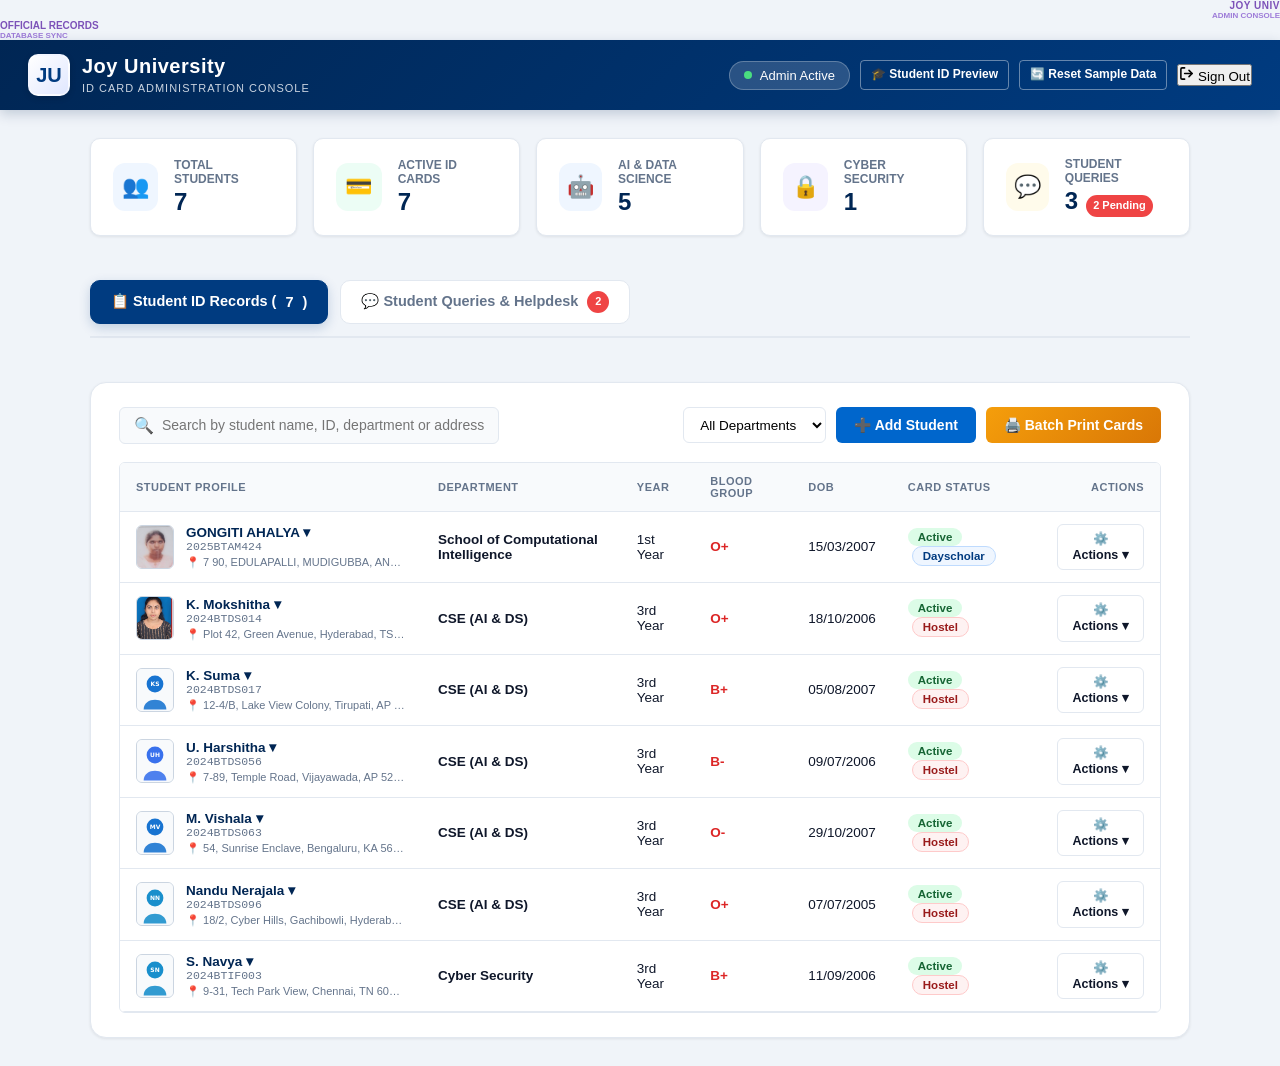
==== commit d0b17a62: "Update admin.html" ====
--- a/admin.html
+++ b/admin.html
@@ -8,9 +8,52 @@
 </head>
 <body>
 
+<!-- BACKGROUND DECORATIONS -->
+<div class="bg-decorations">
+    <div class="decor-capsule-1"></div>
+    <div class="decor-capsule-2"></div>
+    <div class="decor-vert-line-1"></div>
+    <div class="decor-vert-line-2"></div>
+    <div class="decor-glow-sphere-1"></div>
+    <div class="decor-glow-sphere-2"></div>
+    <div class="bg-idcard-floating-1">
+        <div style="display:flex; justify-content:space-between; align-items:center;">
+            <div class="wire-card-chip"></div>
+            <span style="font-size:10px; font-weight:800; color:#7c52b8; letter-spacing:0.5px;">JOY UNIV</span>
+        </div>
+        <div class="wire-card-lines">
+            <div class="wire-card-line" style="width:70%;"></div>
+            <div class="wire-card-line" style="width:50%;"></div>
+            <div class="wire-card-line" style="width:85%;"></div>
+        </div>
+        <div style="display:flex; justify-content:space-between; align-items:flex-end;">
+            <div class="wire-card-barcode">
+                <span></span><span></span><span></span><span></span><span></span><span></span><span></span>
+            </div>
+            <span style="font-size:8px; color:#9d7bd8; font-weight:700;">ADMIN CONSOLE</span>
+        </div>
+    </div>
+    <div class="bg-idcard-floating-2">
+        <div style="display:flex; justify-content:space-between; align-items:center;">
+            <span style="font-size:10px; font-weight:800; color:#7c52b8;">OFFICIAL RECORDS</span>
+            <div class="wire-card-chip"></div>
+        </div>
+        <div class="wire-card-lines">
+            <div class="wire-card-line" style="width:80%;"></div>
+            <div class="wire-card-line" style="width:60%;"></div>
+        </div>
+        <div style="display:flex; justify-content:space-between; align-items:flex-end;">
+            <span style="font-size:8px; color:#9d7bd8; font-weight:700;">DATABASE SYNC</span>
+            <div class="wire-card-barcode">
+                <span></span><span></span><span></span><span></span><span></span>
+            </div>
+        </div>
+    </div>
+</div>
+
 <header class="app-header">
     <a href="admin.html" class="brand-section">
-        <div class="brand-logo" style="background: linear-gradient(135deg, #f59e0b 0%, #d97706 100%); color: #ffffff;">JU</div>
+        <div class="brand-logo">JU</div>
         <div class="brand-text">
             <h1>Joy University</h1>
             <span>ID Card Administration Console</span>
@@ -18,17 +61,18 @@
     </a>
 
     <div class="header-actions">
-        <div class="user-badge" style="background: rgba(245, 158, 11, 0.2); border-color: rgba(245, 158, 11, 0.5);">
-            <span class="status-dot" style="background: #f59e0b;"></span>
+        <div class="user-badge" style="background: rgba(255, 255, 255, 0.16); border-color: rgba(255, 255, 255, 0.25);">
+            <span class="status-dot" style="background: #4ade80;"></span>
             <span>Admin Active</span>
         </div>
-        <a href="index.html" class="btn btn-secondary btn-icon">
+        <a href="index.html" class="btn btn-outline-white btn-icon">
             🎓 Student ID Preview
         </a>
         <button class="btn btn-outline-white btn-icon" onclick="resetDefaults()">
             🔄 Reset Sample Data
         </button>
-        <button class="btn btn-danger btn-icon" onclick="Auth.logout()">
+        <button class="btn-logout" onclick="Auth.logout()">
+            <svg width="15" height="15" viewBox="0 0 24 24" fill="none" stroke="currentColor" stroke-width="2.5" stroke-linecap="round" stroke-linejoin="round"><path d="M9 21H5a2 2 0 0 1-2-2V5a2 2 0 0 1 2-2h4"></path><polyline points="16 17 21 12 16 7"></polyline><line x1="21" y1="12" x2="9" y2="12"></line></svg>
             Sign Out
         </button>
     </div>
@@ -460,6 +504,83 @@
     </div>
 </div>
 
+<!-- =======================================================
+     MODERN STUDENT ACTIONS DROPDOWN / POPUP
+     ======================================================= -->
+<div id="studentActionDropdown" class="student-action-menu" style="display: none;">
+    <div class="menu-header">
+        <img id="menuStudentAvatar" src="" class="menu-header-avatar" alt="Student">
+        <div class="menu-header-info">
+            <div id="menuStudentName" class="menu-header-name">Student Name</div>
+            <div id="menuStudentId" class="menu-header-id">ID: 2025BTAM424</div>
+        </div>
+    </div>
+    <div class="menu-divider"></div>
+    <button class="menu-item menu-item-view" onclick="executeCurrentStudentAction('view')">
+        <span class="menu-item-icon">🪪</span>
+        <div class="menu-item-text">
+            <span class="menu-item-title">View ID Card</span>
+            <span class="menu-item-desc">Open 3D interactive pass</span>
+        </div>
+        <span class="menu-item-arrow">→</span>
+    </button>
+    <button class="menu-item menu-item-edit" onclick="executeCurrentStudentAction('edit')">
+        <span class="menu-item-icon">✏️</span>
+        <div class="menu-item-text">
+            <span class="menu-item-title">Edit Student</span>
+            <span class="menu-item-desc">Modify details & address</span>
+        </div>
+        <span class="menu-item-arrow">→</span>
+    </button>
+    <button class="menu-item menu-item-delete" onclick="executeCurrentStudentAction('delete')">
+        <span class="menu-item-icon">🗑️</span>
+        <div class="menu-item-text">
+            <span class="menu-item-title">Delete Student</span>
+            <span class="menu-item-desc">Remove from university records</span>
+        </div>
+        <span class="menu-item-arrow">✕</span>
+    </button>
+</div>
+
+<!-- =======================================================
+     MODAL: CONFIRM STUDENT DELETION
+     ======================================================= -->
+<div class="modal-overlay" id="deleteConfirmModal">
+    <div class="modal-box" style="max-width: 480px;">
+        <div class="modal-header" style="background: linear-gradient(90deg, #dc2626 0%, #b91c1c 100%);">
+            <h3 style="display: flex; align-items: center; gap: 8px;">
+                ⚠️ Confirm Student Removal
+            </h3>
+            <button class="modal-close" onclick="closeDeleteConfirmModal()">&times;</button>
+        </div>
+        <div class="modal-body" style="text-align: center; padding: 24px 20px;">
+            <div style="width: 60px; height: 60px; border-radius: 50%; background: #fee2e2; color: #dc2626; display: flex; align-items: center; justify-content: center; font-size: 28px; margin: 0 auto 16px auto;">
+                🗑️
+            </div>
+            <h4 id="deleteConfirmStudentName" style="font-size: 17px; font-weight: 800; color: #1f2937; margin-bottom: 6px;">
+                Student Name
+            </h4>
+            <div id="deleteConfirmStudentId" style="font-family: monospace; font-size: 13px; color: #7c52b8; font-weight: 700; margin-bottom: 14px;">
+                2025BTAM424
+            </div>
+            <p style="font-size: 13.5px; color: #64748b; line-height: 1.5; margin-bottom: 12px;">
+                Are you sure you want to permanently delete this student record from the Joy University ID Card Management System?
+            </p>
+            <div style="background: #fef2f2; border: 1px solid #fecaca; border-radius: 10px; padding: 10px 14px; font-size: 12px; color: #991b1b; text-align: left;">
+                ⚠️ <strong>Warning:</strong> This will delete their official credentials, digital ID card access, and any associated query history.
+            </div>
+        </div>
+        <div class="modal-footer" style="justify-content: center; gap: 14px;">
+            <button type="button" class="btn btn-secondary" onclick="closeDeleteConfirmModal()" style="min-width: 110px;">
+                Cancel
+            </button>
+            <button type="button" class="btn btn-danger" id="btnConfirmDeleteStudent" onclick="handleConfirmedDelete()" style="min-width: 140px;">
+                🗑️ Delete Student
+            </button>
+        </div>
+    </div>
+</div>
+
 <script src="script.js"></script>
 <script>
     // Ensure admin authorization (auto-init for prototype evaluation)
@@ -572,9 +693,12 @@
             tr.innerHTML = `
                 <td>
                     <div class="table-student-cell">
-                        <img src="${photo}" class="table-avatar" alt="${st.name}">
+                        <img src="${photo}" class="table-avatar" alt="${st.name}" onclick="openStudentMenu(event, '${st.studentId}')" style="cursor: pointer;" title="Click to manage ${st.name}">
                         <div>
-                            <div class="table-student-name">${st.name}</div>
+                            <div class="table-student-name student-action-trigger" onclick="openStudentMenu(event, '${st.studentId}')" title="Click to View ID, Edit, or Delete">
+                                <span>${st.name}</span>
+                                <span class="name-action-indicator">▾</span>
+                            </div>
                             <div class="table-student-id">${st.studentId}</div>
                             <div style="font-size: 11px; color: #64748b; margin-top: 3px; max-width: 220px; white-space: nowrap; overflow: hidden; text-overflow: ellipsis;" title="${st.address || 'No address registered'}">
                                 📍 ${st.address || 'Address not registered'}
@@ -593,17 +717,9 @@
                         : '<span class="status-pill" style="background:#fef2f2;color:#991b1b;border:1px solid #fecaca;margin-left:4px;">Hostel</span>'}
                 </td>
                 <td style="text-align: right;">
-                    <div class="table-actions" style="justify-content: flex-end;">
-                        <button class="btn btn-secondary btn-icon" title="View Digital ID Card" onclick="viewStudentCard('${st.studentId}')">
-                            🪪 View ID
-                        </button>
-                        <button class="btn btn-secondary btn-icon" title="Edit Student & Address" onclick="openEditStudentModal('${st.studentId}')">
-                            ✏️ Edit
-                        </button>
-                        <button class="btn btn-danger btn-icon" title="Delete Student" onclick="confirmDeleteStudent('${st.studentId}', '${st.name}')">
-                            🗑️
-                        </button>
-                    </div>
+                    <button class="btn btn-secondary btn-sm" onclick="openStudentMenu(event, '${st.studentId}')" title="Manage ${st.name} (View ID, Edit, Delete)">
+                        ⚙️ Actions ▾
+                    </button>
                 </td>
             `;
             tbody.appendChild(tr);
@@ -713,12 +829,122 @@
         renderAdminDashboard();
     }
 
+    // -------------------------------------------------------------
+    // STUDENT ACTION DROPDOWN / POPUP CONTROLLER
+    // -------------------------------------------------------------
+    let selectedStudentForAction = null;
+    let pendingDeleteStudentId = null;
+
+    function openStudentMenu(event, studentId) {
+        event.stopPropagation();
+        const student = Storage.getStudentById(studentId);
+        if (!student) return;
+
+        selectedStudentForAction = student;
+
+        const dropdown = document.getElementById("studentActionDropdown");
+        const avatarImg = document.getElementById("menuStudentAvatar");
+        const nameEl = document.getElementById("menuStudentName");
+        const idEl = document.getElementById("menuStudentId");
+
+        const photo = Storage.getPhoto(student.studentId) || generateSvgAvatar(student.name);
+        avatarImg.src = photo;
+        nameEl.textContent = student.name;
+        idEl.textContent = "ID: " + student.studentId;
+
+        dropdown.style.display = "flex";
+
+        // Position relative to clicked trigger
+        const target = event.currentTarget;
+        const rect = target.getBoundingClientRect();
+
+        const dropdownWidth = 290;
+        let left = rect.left;
+        if (left + dropdownWidth > window.innerWidth - 16) {
+            left = window.innerWidth - dropdownWidth - 16;
+        }
+        if (left < 16) left = 16;
+
+        let top = rect.bottom + 6;
+        const dropdownHeight = 230;
+        if (top + dropdownHeight > window.innerHeight - 16) {
+            if (rect.top - dropdownHeight - 6 > 70) {
+                top = rect.top - dropdownHeight - 6;
+            } else {
+                top = Math.max(70, window.innerHeight - dropdownHeight - 16);
+            }
+        }
+
+        dropdown.style.left = `${Math.round(left)}px`;
+        dropdown.style.top = `${Math.round(top)}px`;
+    }
+
+    function closeStudentMenu() {
+        const dropdown = document.getElementById("studentActionDropdown");
+        if (dropdown) {
+            dropdown.style.display = "none";
+        }
+    }
+
+    function executeCurrentStudentAction(action) {
+        if (!selectedStudentForAction) return;
+        const student = selectedStudentForAction;
+        closeStudentMenu();
+
+        if (action === 'view') {
+            viewStudentCard(student.studentId);
+        } else if (action === 'edit') {
+            openEditStudentModal(student.studentId);
+        } else if (action === 'delete') {
+            openDeleteConfirmModal(student.studentId, student.name);
+        }
+    }
+
+    function openDeleteConfirmModal(studentId, name) {
+        pendingDeleteStudentId = studentId;
+        document.getElementById("deleteConfirmStudentName").textContent = name;
+        document.getElementById("deleteConfirmStudentId").textContent = "ID: " + studentId;
+        document.getElementById("deleteConfirmModal").classList.add("active");
+    }
+
+    function closeDeleteConfirmModal() {
+        pendingDeleteStudentId = null;
+        document.getElementById("deleteConfirmModal").classList.remove("active");
+    }
+
+    function handleConfirmedDelete() {
+        if (!pendingDeleteStudentId) return;
+        Storage.deleteStudent(pendingDeleteStudentId);
+        closeDeleteConfirmModal();
+        renderAdminDashboard();
+    }
+
     function confirmDeleteStudent(studentId, name) {
-        if (confirm(`Are you sure you want to remove ${name} (${studentId}) from Joy University ID records?`)) {
-            Storage.deleteStudent(studentId);
-            renderAdminDashboard();
-        }
-    }
+        openDeleteConfirmModal(studentId, name);
+    }
+
+    // Close menu when clicking outside
+    document.addEventListener("click", function(event) {
+        const dropdown = document.getElementById("studentActionDropdown");
+        if (dropdown && dropdown.style.display !== "none") {
+            if (!dropdown.contains(event.target)) {
+                closeStudentMenu();
+            }
+        }
+    });
+
+    // Close on Escape key
+    document.addEventListener("keydown", function(event) {
+        if (event.key === "Escape") {
+            closeStudentMenu();
+            closeDeleteConfirmModal();
+        }
+    });
+
+    // Close on window scroll
+    window.addEventListener("scroll", function() {
+        closeStudentMenu();
+    }, true);
 
     // -------------------------------------------------------------
     // STUDENT QUERIES & HELPDESK HANDLERS
